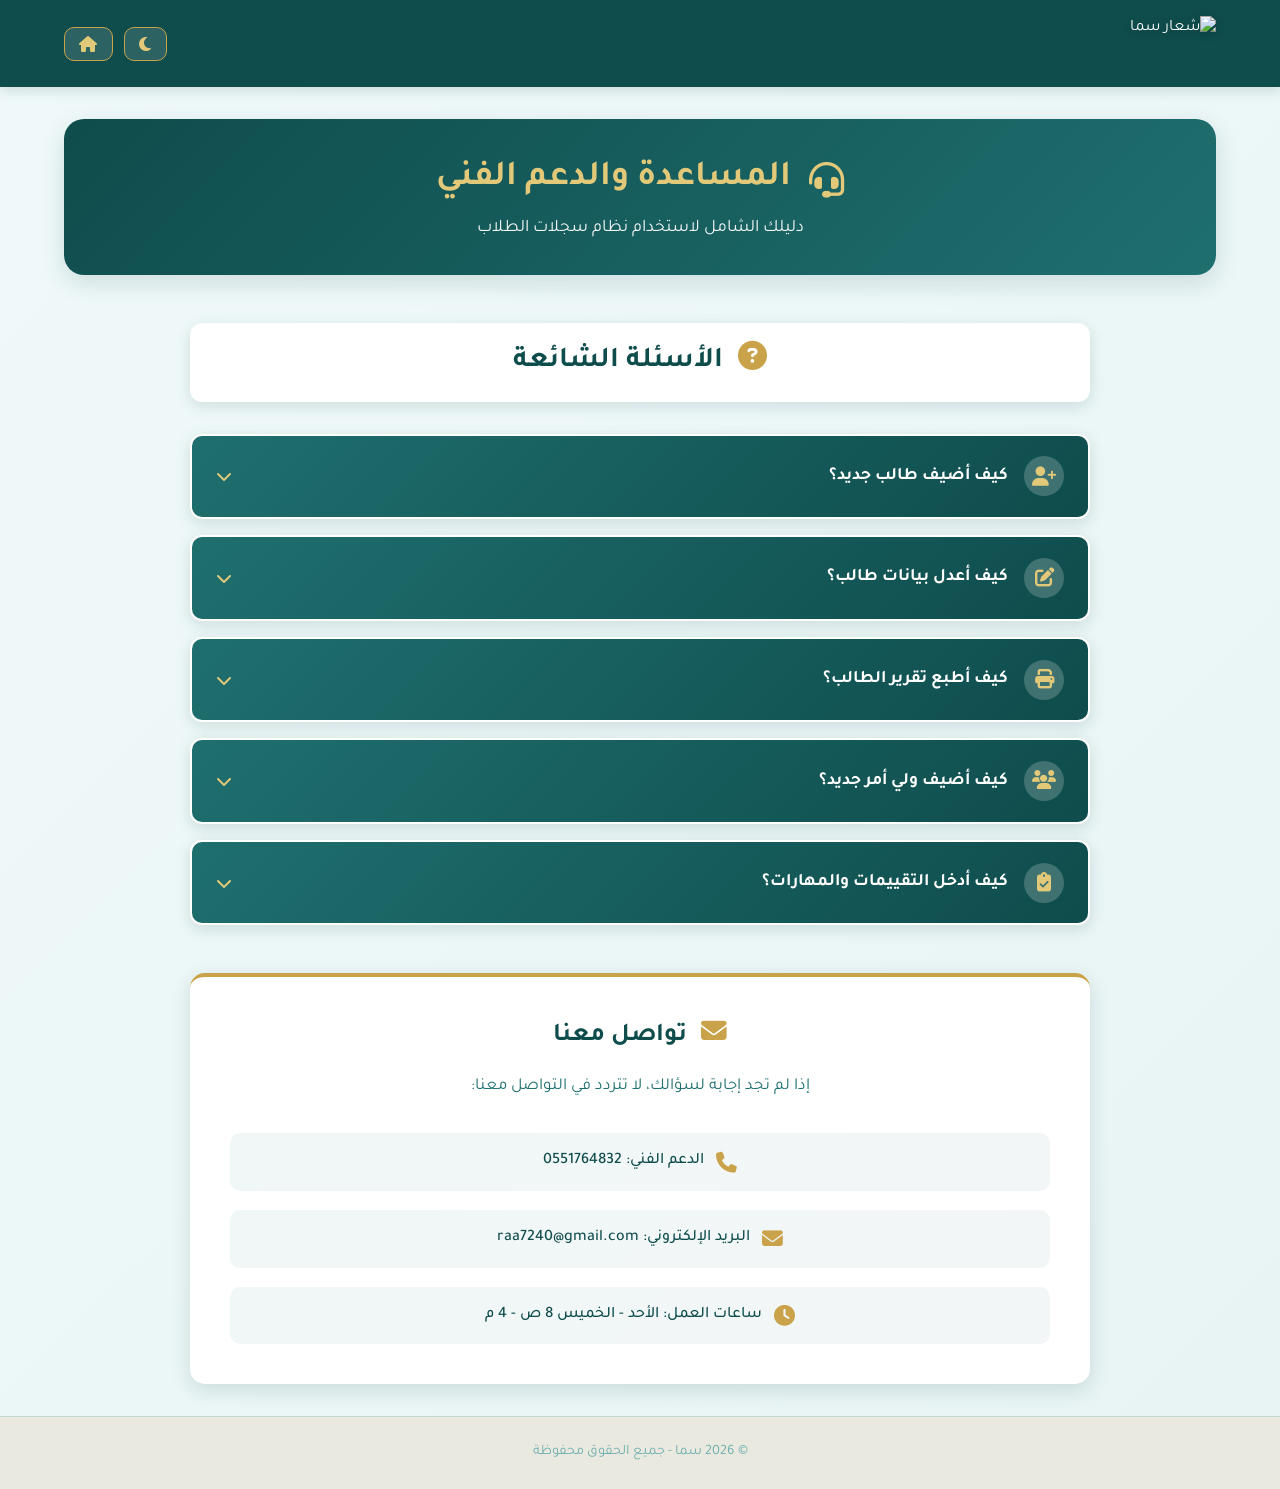
==== help.html @ 64c66022 "Update contact information in help.html" ====
<!DOCTYPE html>
<html lang="ar" dir="rtl">
<head>
    <meta charset="UTF-8">
    <meta name="viewport" content="width=device-width, initial-scale=1.0">
    <title>المساعدة والدعم | سما</title>
    <link rel="preconnect" href="https://fonts.googleapis.com">
    <link rel="stylesheet" href="https://fonts.googleapis.com/css2?family=Tajawal:wght@400;500;700&display=swap">
    <link rel="stylesheet" href="https://cdnjs.cloudflare.com/ajax/libs/font-awesome/6.4.0/css/all.min.css">
    <link rel="stylesheet" href="styles.css">
    <link rel="stylesheet" href="help.css">
</head>
<body>
    <header class="main-header">
        <div class="logo-container">
            <img src="assets/logo.png" alt="شعار سما" class="site-logo">
        </div>
        <div class="controls">
            <button id="theme-toggle" class="control-btn">
                <i class="fas fa-moon"></i>
            </button>
            <a href="index.html" class="control-btn">
                <i class="fas fa-home"></i>
            </a>
        </div>
    </header>

    <main class="help-container">
        <div class="help-header">
            <h1><i class="fas fa-headset"></i> المساعدة والدعم الفني</h1>
            <p>دليلك الشامل لاستخدام نظام سجلات الطلاب</p>
        </div>

        <div class="faq-section">
            <h2 class="faq-title"><i class="fas fa-question-circle"></i> الأسئلة الشائعة</h2>
            
            <div class="accordion">
                <!-- السؤال 1 -->
                <div class="accordion-item">
                    <button class="accordion-header" onclick="toggleAccordion(this)">
                        <span class="question-icon"><i class="fas fa-user-plus"></i></span>
                        <span class="question-text">كيف أضيف طالب جديد؟</span>
                        <i class="fas fa-chevron-down accordion-icon"></i>
                    </button>
                    <div class="accordion-content">
                        <ol>
                            <li>انتقل إلى القائمة الرئيسية واختر <strong>"طالب جديد"</strong></li>
                            <li>املأ جميع الحقول المطلوبة:
                                <ul>
                                    <li>اسم الطالب الرباعي</li>                                    <li>رقم الهوية الوطنية</li>
                                    <li>رقم جوال ولي الأمر</li>
                                    <li>البريد الإلكتروني</li>
                                </ul>
                            </li>
                            <li>ثم اضغط على زر <strong>"حفظ"</strong> لإتمام العملية</li>
                        </ol>
                    </div>
                </div>

                <!-- السؤال 2 -->
                <div class="accordion-item">
                    <button class="accordion-header" onclick="toggleAccordion(this)">
                        <span class="question-icon"><i class="fas fa-edit"></i></span>
                        <span class="question-text">كيف أعدل بيانات طالب؟</span>
                        <i class="fas fa-chevron-down accordion-icon"></i>
                    </button>
                    <div class="accordion-content">
                        <p>اتبع الخطوات التالية:</p>
                        <ol>
                            <li>اذهب إلى صفحة <strong>"الطلاب"</strong> من القائمة الرئيسية</li>
                            <li>ابحث عن الطالب باستخدام خانة البحث في الأعلى</li>
                            <li>اضغط على اسم الطالب لفتح سجله</li>
                            <li>اضغط على زر <strong>"تعديل"</strong> في أعلى الصفحة</li>
                            <li>قم بالتعديلات المطلوبة ثم اضغط <strong>"حفظ التغييرات"</strong></li>
                        </ol>
                    </div>
                </div>

                <!-- السؤال 3 -->
                <div class="accordion-item">
                    <button class="accordion-header" onclick="toggleAccordion(this)">
                        <span class="question-icon"><i class="fas fa-print"></i></span>
                        <span class="question-text">كيف أطبع تقرير الطالب؟</span>
                        <i class="fas fa-chevron-down accordion-icon"></i>
                    </button>
                    <div class="accordion-content">
                        <ol>
                            <li>من صفحة <strong>"سجل الطالب"</strong></li>
                            <li>اضغط على زر <strong>"طباعة"</strong> في الزاوية العلوية</li>
                            <li>ستفتح نافذة الطباعة تلقائياً</li>
                            <li>اختر الطابعة واضغط <strong>"طباعة"</strong></li>
                        </ol>
                    </div>
                </div>

                <!-- السؤال 4 -->
                <div class="accordion-item">
                    <button class="accordion-header" onclick="toggleAccordion(this)">
                        <span class="question-icon"><i class="fas fa-users"></i></span>                        <span class="question-text">كيف أضيف ولي أمر جديد؟</span>
                        <i class="fas fa-chevron-down accordion-icon"></i>
                    </button>
                    <div class="accordion-content">
                        <p>انتقل إلى صفحة <strong>"أولياء الأمور"</strong> واضغط على زر <strong>"إضافة ولي أمر"</strong>. أدخل البيانات التالية:</p>
                        <ul>
                            <li>الاسم الكامل</li>
                            <li>رقم الهوية</li>
                            <li>رقم الجوال</li>
                            <li>البريد الإلكتروني</li>
                        </ul>
                        <p>ثم اربطه بأبنائه الطلاب واضغط <strong>"حفظ"</strong>.</p>
                    </div>
                </div>

                <!-- السؤال 5 -->
                <div class="accordion-item">
                    <button class="accordion-header" onclick="toggleAccordion(this)">
                        <span class="question-icon"><i class="fas fa-clipboard-check"></i></span>
                        <span class="question-text">كيف أدخل التقييمات والمهارات؟</span>
                        <i class="fas fa-chevron-down accordion-icon"></i>
                    </button>
                    <div class="accordion-content">
                        <ol>
                            <li>من سجل الطالب:</li>
                            <li>انتقل إلى تبويب <strong>"المهارات"</strong> أو <strong>"التقييمات"</strong></li>
                            <li>اختر المهارة أو التقييم المطلوب</li>
                            <li>أدخل الدرجة أو الملاحظة</li>
                            <li>اضغط <strong>"حفظ"</strong></li>
                        </ol>
                    </div>
                </div>
            </div>
        </div>

        <div class="contact-section">
            <h2><i class="fas fa-envelope"></i> تواصل معنا</h2>
            <p>إذا لم تجد إجابة لسؤالك، لا تتردد في التواصل معنا:</p>
            <div class="contact-info">
                <div class="contact-item">
                    <i class="fas fa-phone"></i>
                    <span>الدعم الفني: 0551764832</span>
                </div>
                <div class="contact-item">
                    <i class="fas fa-envelope"></i>
                    <span>البريد الإلكتروني: raa7240@gmail.com</span>
                </div>
                <div class="contact-item">
                    <i class="fas fa-clock"></i>
                    <span>ساعات العمل: الأحد - الخميس 8 ص - 4 م</span>                </div>
            </div>
        </div>
    </main>

    <footer class="main-footer">
        <p>© 2026 سما - جميع الحقوق محفوظة</p>
    </footer>

    <script src="script.js"></script>
    <script src="help.js"></script>
</body>
</html>
---- styles.css ----
/* ==================== المتغيرات والألوان ==================== */
:root {
    /* الألوان الأساسية */
    --primary-dark: #0F4C4C;
    --primary-mid: #1F6F6F;
    --primary-light: #6FAFAF;
    
    /* الألوان الثانوية */
    --gold: #C9A24A;
    --gold-light: #E2C97A;
    --off-white: #F5F1E8;
    
    /* متغيرات الوضع الفاتح */
    --bg: var(--off-white);
    --text: var(--primary-dark);
    --card-bg: #ffffff;
    --shadow: rgba(15, 76, 76, 0.15);
    --border-color: rgba(111, 175, 175, 0.3);
    
    /* الانتقالات */
    --transition: all 0.3s ease;
}

/* ==================== الوضع الليلي ==================== */
[data-theme="dark"] {
    --bg: #0A1A1A;
    --text: #F5F1E8;
    --card-bg: #152525;
    --shadow: rgba(0, 0, 0, 0.5);
    --border-color: rgba(111, 175, 175, 0.5);
    --primary-light: #4A8A8A;
}

/* ==================== الإعدادات الأساسية ==================== */
* {
    margin: 0;
    padding: 0;
    box-sizing: border-box;
}

body {
    font-family: 'Tajawal', sans-serif;
    background-color: var(--bg);
    color: var(--text);
    line-height: 1.6;
    min-height: 100vh;
    display: flex;
    flex-direction: column;
    transition: var(--transition);
}

a {
    text-decoration: none;
    color: inherit;
}

button {
    font-family: 'Tajawal', sans-serif;
    cursor: pointer;
    border: none;
    outline: none;
}

/* ==================== الهيدر الرئيسي ==================== */
.main-header {
    display: flex;
    justify-content: space-between;
    align-items: center;
    padding: 1rem 5%;
    background: var(--primary-dark);
    color: #fff;
    box-shadow: 0 4px 12px var(--shadow);
    position: sticky;
    top: 0;
    z-index: 1000;
}

/* شعار الموقع */
.logo-container {
    display: flex;
    align-items: center;
}

.site-logo {
    height: 55px;
    width: auto;
    object-fit: contain;
    filter: drop-shadow(0 2px 4px rgba(0,0,0,0.2));
    transition: transform 0.3s ease;
}

.site-logo:hover {
    transform: scale(1.05);
}

/* أزرار التحكم */
.controls {
    display: flex;
    gap: 0.7rem;
    align-items: center;
}

.control-btn {
    background: rgba(255, 255, 255, 0.12);
    border: 1px solid var(--gold);
    color: var(--gold-light);
    padding: 0.5rem 0.9rem;
    border-radius: 10px;
    font-size: 0.9rem;
    font-weight: 500;
    transition: var(--transition);
    display: flex;
    align-items: center;
    gap: 0.4rem;
}

.control-btn:hover {
    background: var(--gold);
    color: var(--primary-dark);
    transform: translateY(-2px);
    box-shadow: 0 4px 8px rgba(0, 0, 0, 0.2);
}

.control-btn i {
    font-size: 1rem;
}

/* ==================== منطقة الترحيب ==================== */
.welcome-container {
    flex: 1;
    display: flex;
    justify-content: center;
    align-items: center;
    padding: 2rem 5%;
    background: linear-gradient(135deg, var(--bg) 0%, rgba(111, 175, 175, 0.1) 100%);
}

.welcome-box {
    background: var(--card-bg);
    padding: 3rem 2.5rem;
    border-radius: 20px;
    box-shadow: 0 10px 40px var(--shadow);
    text-align: center;
    max-width: 700px;
    width: 100%;
    border-top: 5px solid var(--gold);
    border-bottom: 3px solid var(--primary-light);
}

#teacher-greeting {
    font-size: 2rem;
    color: var(--primary-dark);
    margin-bottom: 0.8rem;
    font-weight: 700;
}

[data-theme="dark"] #teacher-greeting {
    color: var(--gold-light);
}

.question {
    font-size: 1.2rem;
    color: var(--primary-mid);
    margin-bottom: 2.5rem;
    font-weight: 500;
}

/* ==================== شبكة الخيارات ==================== */
.options-grid {
    display: grid;
    grid-template-columns: repeat(auto-fit, minmax(240px, 1fr));
    gap: 1.5rem;
    margin-top: 1rem;
}

.option-card {
    background: linear-gradient(135deg, var(--primary-mid) 0%, var(--primary-dark) 100%);
    color: #fff;
    padding: 2rem 1.5rem;
    border-radius: 16px;
    text-align: center;
    transition: var(--transition);
    cursor: pointer;
    border: 2px solid transparent;
    display: flex;
    flex-direction: column;
    align-items: center;
    gap: 1rem;
    position: relative;
    overflow: hidden;
}

.option-card::before {
    content: '';
    position: absolute;
    top: 0;
    left: 0;
    width: 100%;
    height: 4px;
    background: linear-gradient(90deg, var(--gold), var(--gold-light));
    transform: scaleX(0);
    transition: transform 0.3s ease;
    transform-origin: right;
}

.option-card:hover::before {
    transform: scaleX(1);
    transform-origin: left;
}

.option-card:hover {
    transform: translateY(-8px);
    box-shadow: 0 15px 35px var(--shadow);
    border-color: var(--gold);
}

.option-card i {
    font-size: 2.5rem;
    color: var(--gold-light);
    transition: transform 0.3s ease;
}

.option-card:hover i {
    transform: scale(1.1) rotate(5deg);
}

.option-card span {
    font-size: 1.1rem;
    font-weight: 500;
}

/* ==================== الفوتر ==================== */
.main-footer {
    text-align: center;
    padding: 1.5rem;
    color: var(--primary-light);
    font-size: 0.9rem;
    margin-top: auto;
    border-top: 1px solid var(--border-color);
    background: rgba(15, 76, 76, 0.05);
}

[data-theme="dark"] .main-footer {
    background: rgba(15, 76, 76, 0.2);
}

/* ==================== التجاوب مع الشاشات ==================== */
@media (max-width: 768px) {
    .main-header {
        flex-direction: row;
        padding: 0.8rem 1.5rem;
        gap: 1rem;
    }
    
    .site-logo {
        height: 45px;
    }
    
    .controls {
        gap: 0.5rem;
    }
    
    .control-btn {
        padding: 0.4rem 0.7rem;
        font-size: 0.85rem;
    }
    
    .welcome-container {
        padding: 1.5rem 1rem;
    }
    
    .welcome-box {
        padding: 2rem 1.5rem;
    }
    
    #teacher-greeting {
        font-size: 1.6rem;
    }
    
    .question {
        font-size: 1rem;
    }
    
    .options-grid {
        grid-template-columns: 1fr;
        gap: 1rem;
    }
    
    .option-card {
        padding: 1.5rem 1rem;
    }
    
    .option-card i {
        font-size: 2rem;
    }
    
    .option-card span {
        font-size: 1rem;
    }
}

@media (max-width: 480px) {
    .control-btn span {
        display: none;
    }
    
    .control-btn i {
        font-size: 1.2rem;
    }
    
    .welcome-box {
        padding: 1.5rem 1rem;
    }
}


/* ===================================
   🎓 صفحة المساعدة - تنسيقات جديدة
   =================================== */

/* هيدر صفحة المساعدة */
.help-header {
    background: linear-gradient(135deg, var(--primary-dark) 0%, var(--primary-mid) 100%);
    color: white;
    padding: 3rem 5%;
    text-align: center;
    margin-bottom: 2rem;
}

.help-header h1 {
    font-size: 2rem;
    margin-bottom: 0.5rem;
    display: flex;
    align-items: center;
    justify-content: center;
    gap: 10px;
}

.help-header h1 i {
    color: var(--gold-light);
}

.help-header p {
    font-size: 1.1rem;
    opacity: 0.9;
    margin: 0;
}

/* محتوى صفحة المساعدة */
.help-content {
    flex: 1;
    padding: 0 5% 2rem;
    max-width: 1200px;
    margin: 0 auto;
    width: 100%;
}

/* الأقسام العامة */
.help-section {
    background: var(--card-bg);
    padding: 2rem;
    border-radius: 16px;
    box-shadow: 0 5px 20px var(--shadow);
    margin-bottom: 1.5rem;
    border-top: 4px solid var(--gold);
}

.help-section h2 {
    color: var(--primary-dark);
    font-size: 1.5rem;
    margin-bottom: 1.5rem;
    display: flex;
    align-items: center;
    gap: 10px;
    padding-bottom: 1rem;
    border-bottom: 2px solid var(--border-color);
}

[data-theme="dark"] .help-section h2 {
    color: var(--gold-light);
}

.help-section h2 i {
    color: var(--gold);
}

/* ========== الأسئلة الشائعة ========== */
.faq-container {
    display: flex;
    flex-direction: column;
    gap: 1rem;
}

.faq-item {
    background: var(--bg);
    border-radius: 12px;
    overflow: hidden;
    border: 2px solid var(--border-color);
    transition: var(--transition);
}

.faq-item:hover {
    border-color: var(--primary-light);
    box-shadow: 0 4px 12px var(--shadow);
}

.faq-question {
    padding: 1.2rem 1.5rem;
    display: flex;
    justify-content: space-between;
    align-items: center;
    cursor: pointer;
    background: var(--card-bg);
    transition: var(--transition);
    user-select: none;
}

.faq-question span {
    font-size: 1.1rem;
    font-weight: 600;
    color: var(--text);
    display: flex;
    align-items: center;
    gap: 10px;
}

.faq-question span i {
    color: var(--gold);
    font-size: 1rem;
}

.faq-question .arrow {
    font-size: 1.1rem;
    color: var(--primary-mid);
    transition: transform 0.3s ease;
}

.faq-item.active .faq-question {
    background: var(--primary-dark);
}

.faq-item.active .faq-question span {
    color: white;
}

.faq-item.active .faq-question .arrow {
    color: var(--gold-light);
    transform: rotate(180deg);
}

.faq-answer {
    display: none;
    padding: 1.2rem 1.5rem;
    background: var(--bg);
    border-top: 2px solid var(--border-color);
}

.faq-item.active .faq-answer {
    display: block;
    animation: slideDown 0.3s ease;
}

@keyframes slideDown {
    from {
        opacity: 0;
        transform: translateY(-10px);
    }
    to {
        opacity: 1;
        transform: translateY(0);
    }
}

.faq-answer p {
    font-size: 1rem;
    line-height: 1.8;
    color: var(--text);
    margin: 0 0 1rem 0;
}

.faq-answer ul,
.faq-answer ol {
    margin: 0.5rem 0;
    padding-right: 1.5rem;
}

.faq-answer li {
    font-size: 0.95rem;
    line-height: 1.8;
    color: var(--text);
    margin-bottom: 0.5rem;
    opacity: 0.9;
}

.faq-answer strong {
    color: var(--primary-dark);
    font-weight: 700;
}

[data-theme="dark"] .faq-answer strong {
    color: var(--gold-light);
}

/* ========== قسم التواصل ========== */
.contact-grid {
    display: grid;
    grid-template-columns: repeat(auto-fit, minmax(250px, 1fr));
    gap: 1.2rem;
}

.contact-card {
    background: linear-gradient(135deg, var(--primary-mid) 0%, var(--primary-dark) 100%);
    color: white;
    padding: 1.8rem 1.5rem;
    border-radius: 14px;
    text-align: center;
    text-decoration: none;
    transition: var(--transition);
    box-shadow: 0 5px 15px var(--shadow);
    display: flex;
    flex-direction: column;
    align-items: center;
    gap: 1rem;
}

.contact-card:hover {
    transform: translateY(-5px);
    box-shadow: 0 12px 25px var(--shadow);
    border: 2px solid var(--gold);
}

.contact-card .icon-box {
    width: 60px;
    height: 60px;
    background: rgba(226, 201, 122, 0.2);
    border-radius: 50%;
    display: flex;
    align-items: center;
    justify-content: center;
}

.contact-card .icon-box i {
    font-size: 1.5rem;
    color: var(--gold-light);
}

.contact-card h3 {
    color: var(--gold-light);
    font-size: 1.2rem;
    margin: 0;
    font-weight: 600;
}

.contact-card .contact-text {
    font-size: 1rem;
    margin: 0.3rem 0;
    font-weight: 500;
    direction: ltr;
}

.contact-card small {
    font-size: 0.85rem;
    opacity: 0.85;
    line-height: 1.5;
}

/* ========== المعلومات الإضافية ========== */
.info-grid {
    display: grid;
    grid-template-columns: repeat(auto-fit, minmax(280px, 1fr));
    gap: 1.2rem;
}

.info-card {
    background: var(--bg);
    padding: 1.5rem;
    border-radius: 12px;
    border-right: 4px solid var(--gold);
}

.info-card h4 {
    color: var(--primary-dark);
    font-size: 1.1rem;
    margin: 0 0 0.8rem 0;
    display: flex;
    align-items: center;
    gap: 8px;
}

[data-theme="dark"] .info-card h4 {
    color: var(--gold-light);
}

.info-card h4 i {
    color: var(--gold);
}

.info-card p {
    font-size: 0.95rem;
    line-height: 1.7;
    color: var(--text);
    margin: 0;
    opacity: 0.9;
}

/* ========== فوتر صفحة المساعدة ========== */
.help-footer {
    text-align: center;
    padding: 1.5rem 5%;
    color: var(--primary-light);
    font-size: 0.9rem;
    border-top: 1px solid var(--border-color);
    background: rgba(15, 76, 76, 0.05);
}

[data-theme="dark"] .help-footer {
    background: rgba(15, 76, 76, 0.2);
}

/* ===================================
   📱 التجاوب مع الشاشات - صفحة المساعدة
   =================================== */

/* للتابلت */
@media (max-width: 1024px) {
    .help-header {
        padding: 2.5rem 3%;
    }
    
    .help-header h1 {
        font-size: 1.8rem;
    }
    
    .help-content {
        padding: 0 3% 2rem;
    }
    
    .help-section {
        padding: 1.8rem;
    }
}

/* للموبايل */
@media (max-width: 768px) {
    .help-header {
        padding: 2rem 2%;
    }
    
    .help-header h1 {
        font-size: 1.5rem;
    }
    
    .help-header p {
        font-size: 1rem;
    }
    
    .help-content {
        padding: 0 2% 1.5rem;
    }
    
    .help-section {
        padding: 1.5rem;
        margin-bottom: 1rem;
    }
    
    .help-section h2 {
        font-size: 1.3rem;
        margin-bottom: 1.2rem;
    }
    
    .faq-question {
        padding: 1rem 1.2rem;
    }
    
    .faq-question span {
        font-size: 1rem;
    }
    
    .faq-answer {
        padding: 1rem 1.2rem;
    }
    
    .faq-answer p,
    .faq-answer li {
        font-size: 0.9rem;
    }
    
    .contact-grid {
        grid-template-columns: 1fr;
    }
    
    .contact-card {
        padding: 1.5rem 1.2rem;
    }
    
    .info-grid {
        grid-template-columns: 1fr;
    }
}

/* للموبايل الصغير */
@media (max-width: 480px) {
    .help-header {
        padding: 1.5rem 1.5%;
    }
    
    .help-header h1 {
        font-size: 1.3rem;
    }
    
    .help-section {
        padding: 1.2rem;
    }
    
    .help-section h2 {
        font-size: 1.15rem;
    }
    
    .faq-question {
        padding: 0.9rem 1rem;
    }
    
    .faq-question span {
        font-size: 0.95rem;
        gap: 8px;
    }
    
    .faq-question .arrow {
        font-size: 1rem;
    }
    
    .faq-answer {
        padding: 0.9rem 1rem;
    }
    
    .faq-answer p,
    .faq-answer li {
        font-size: 0.85rem;
        line-height: 1.6;
    }
    
    .contact-card .icon-box {
        width: 50px;
        height: 50px;
    }
    
    .contact-card .icon-box i {
        font-size: 1.3rem;
    }
    
    .contact-card h3 {
        font-size: 1.1rem;
    }
    
    .contact-card .contact-text {
        font-size: 0.95rem;
    }
    
    .info-card {
        padding: 1.2rem;
    }
    
    .info-card h4 {
        font-size: 1rem;
    }
    
    .info-card p {
        font-size: 0.9rem;
    }
}
---- help.css ----
/* ==================== خلفية مختلفة لصفحة المساعدة ==================== */
.help-container {
    background: linear-gradient(135deg, #f0f9f9 0%, #e8f4f4 100%);
    min-height: calc(100vh - 200px);
    padding: 2rem 5%;
}

[data-theme="dark"] .help-container {
    background: linear-gradient(135deg, #0d2525 0%, #0a1f1f 100%);
}

/* ==================== رأس الصفحة ==================== */
.help-header {
    text-align: center;
    margin-bottom: 3rem;
    padding: 2rem;
    background: linear-gradient(135deg, var(--primary-dark), var(--primary-mid));
    border-radius: 20px;
    color: #fff;
    box-shadow: 0 8px 25px var(--shadow);
}

.help-header h1 {
    font-size: 2.2rem;
    margin-bottom: 0.5rem;
    color: var(--gold-light);
}

.help-header h1 i {
    margin-left: 0.5rem;
}

.help-header p {
    font-size: 1.1rem;
    opacity: 0.95;
}

/* ==================== قسم الأسئلة الشائعة ==================== */
.faq-section {
    max-width: 900px;
    margin: 0 auto 3rem;
}

.faq-title {
    font-size: 1.8rem;
    color: var(--primary-dark);
    margin-bottom: 2rem;
    text-align: center;
    padding: 1rem;
    background: var(--card-bg);    border-radius: 12px;
    box-shadow: 0 4px 15px var(--shadow);
}

[data-theme="dark"] .faq-title {
    color: var(--gold-light);
}

.faq-title i {
    margin-left: 0.5rem;
    color: var(--gold);
}

/* ==================== الأكورديون (الأسئلة القابلة للطي) ==================== */
.accordion {
    display: flex;
    flex-direction: column;
    gap: 1rem;
}

.accordion-item {
    background: var(--card-bg);
    border-radius: 12px;
    overflow: hidden;
    box-shadow: 0 4px 15px var(--shadow);
    transition: var(--transition);
    border: 2px solid transparent;
}

.accordion-item:hover {
    border-color: var(--primary-light);
    transform: translateY(-2px);
}

.accordion-header {
    width: 100%;
    padding: 1.3rem 1.5rem;
    background: linear-gradient(135deg, var(--primary-mid), var(--primary-dark));
    color: #fff;
    border: none;
    cursor: pointer;
    display: flex;
    align-items: center;
    gap: 1rem;
    font-size: 1.1rem;
    font-weight: 600;
    font-family: 'Tajawal', sans-serif;
    transition: var(--transition);
    text-align: right;
}
.accordion-header:hover {
    background: linear-gradient(135deg, var(--primary-dark), var(--primary-mid));
}

.question-icon {
    width: 40px;
    height: 40px;
    background: rgba(255, 255, 255, 0.2);
    border-radius: 50%;
    display: flex;
    align-items: center;
    justify-content: center;
    flex-shrink: 0;
}

.question-icon i {
    color: var(--gold-light);
    font-size: 1.2rem;
}

.question-text {
    flex: 1;
}

.accordion-icon {
    font-size: 1rem;
    color: var(--gold-light);
    transition: transform 0.3s ease;
    flex-shrink: 0;
}

.accordion-header.active .accordion-icon {
    transform: rotate(180deg);
}

.accordion-header.active {
    background: linear-gradient(135deg, var(--primary-dark), var(--primary-mid));
    border-bottom: 1px solid var(--gold);
}

/* ==================== محتوى السؤال ==================== */
.accordion-content {
    max-height: 0;
    overflow: hidden;
    transition: max-height 0.4s ease, padding 0.4s ease;
    background: var(--off-white);
}

[data-theme="dark"] .accordion-content {    background: #0f2a2a;
}

.accordion-content.show {
    max-height: 1000px;
    padding: 1.5rem;
}

.accordion-content p,
.accordion-content ol,
.accordion-content ul {
    color: var(--primary-dark);
    line-height: 1.8;
    font-size: 1rem;
}

[data-theme="dark"] .accordion-content p,
[data-theme="dark"] .accordion-content ol,
[data-theme="dark"] .accordion-content ul {
    color: var(--text);
}

.accordion-content ol,
.accordion-content ul {
    margin: 1rem 0;
    padding-right: 1.5rem;
}

.accordion-content li {
    margin-bottom: 0.7rem;
}

.accordion-content strong {
    color: var(--primary-dark);
    font-weight: 700;
}

[data-theme="dark"] .accordion-content strong {
    color: var(--gold-light);
}

/* ==================== قسم التواصل ==================== */
.contact-section {
    max-width: 900px;
    margin: 0 auto;
    background: var(--card-bg);
    padding: 2.5rem;
    border-radius: 15px;
    box-shadow: 0 6px 20px var(--shadow);
    text-align: center;    border-top: 4px solid var(--gold);
}

.contact-section h2 {
    color: var(--primary-dark);
    font-size: 1.6rem;
    margin-bottom: 1rem;
}

[data-theme="dark"] .contact-section h2 {
    color: var(--gold-light);
}

.contact-section h2 i {
    margin-left: 0.5rem;
    color: var(--gold);
}

.contact-section > p {
    color: var(--primary-mid);
    margin-bottom: 2rem;
    font-size: 1.05rem;
}

.contact-info {
    display: flex;
    flex-direction: column;
    gap: 1.2rem;
}

.contact-item {
    display: flex;
    align-items: center;
    justify-content: center;
    gap: 0.8rem;
    padding: 1rem;
    background: linear-gradient(135deg, rgba(111, 175, 175, 0.1), rgba(15, 76, 76, 0.05));
    border-radius: 10px;
    color: var(--primary-dark);
    font-weight: 500;
}

[data-theme="dark"] .contact-item {
    background: linear-gradient(135deg, rgba(111, 175, 175, 0.2), rgba(15, 76, 76, 0.1));
    color: var(--text);
}

.contact-item i {
    color: var(--gold);
    font-size: 1.3rem;}

/* ==================== التجاوب مع الشاشات ==================== */
@media (max-width: 768px) {
    .help-container {
        padding: 1.5rem 1rem;
    }

    .help-header {
        padding: 1.5rem 1rem;
    }

    .help-header h1 {
        font-size: 1.6rem;
    }

    .help-header p {
        font-size: 0.95rem;
    }

    .faq-title {
        font-size: 1.4rem;
        padding: 0.8rem;
    }

    .accordion-header {
        padding: 1rem;
        font-size: 1rem;
        flex-wrap: wrap;
    }

    .question-icon {
        width: 35px;
        height: 35px;
    }

    .question-icon i {
        font-size: 1rem;
    }

    .question-text {
        font-size: 0.95rem;
    }

    .accordion-content.show {
        padding: 1rem;
    }

    .accordion-content p,
    .accordion-content ol,    .accordion-content ul {
        font-size: 0.9rem;
    }

    .contact-section {
        padding: 1.5rem 1rem;
    }

    .contact-section h2 {
        font-size: 1.3rem;
    }

    .contact-item {
        flex-direction: column;
        text-align: center;
        gap: 0.5rem;
    }

    .contact-item i {
        font-size: 1.1rem;
    }
}

@media (max-width: 480px) {
    .help-header h1 {
        font-size: 1.4rem;
    }

    .faq-title {
        font-size: 1.2rem;
    }

    .accordion-header {
        padding: 0.9rem;
        font-size: 0.9rem;
    }

    .question-text {
        font-size: 0.9rem;
    }
}
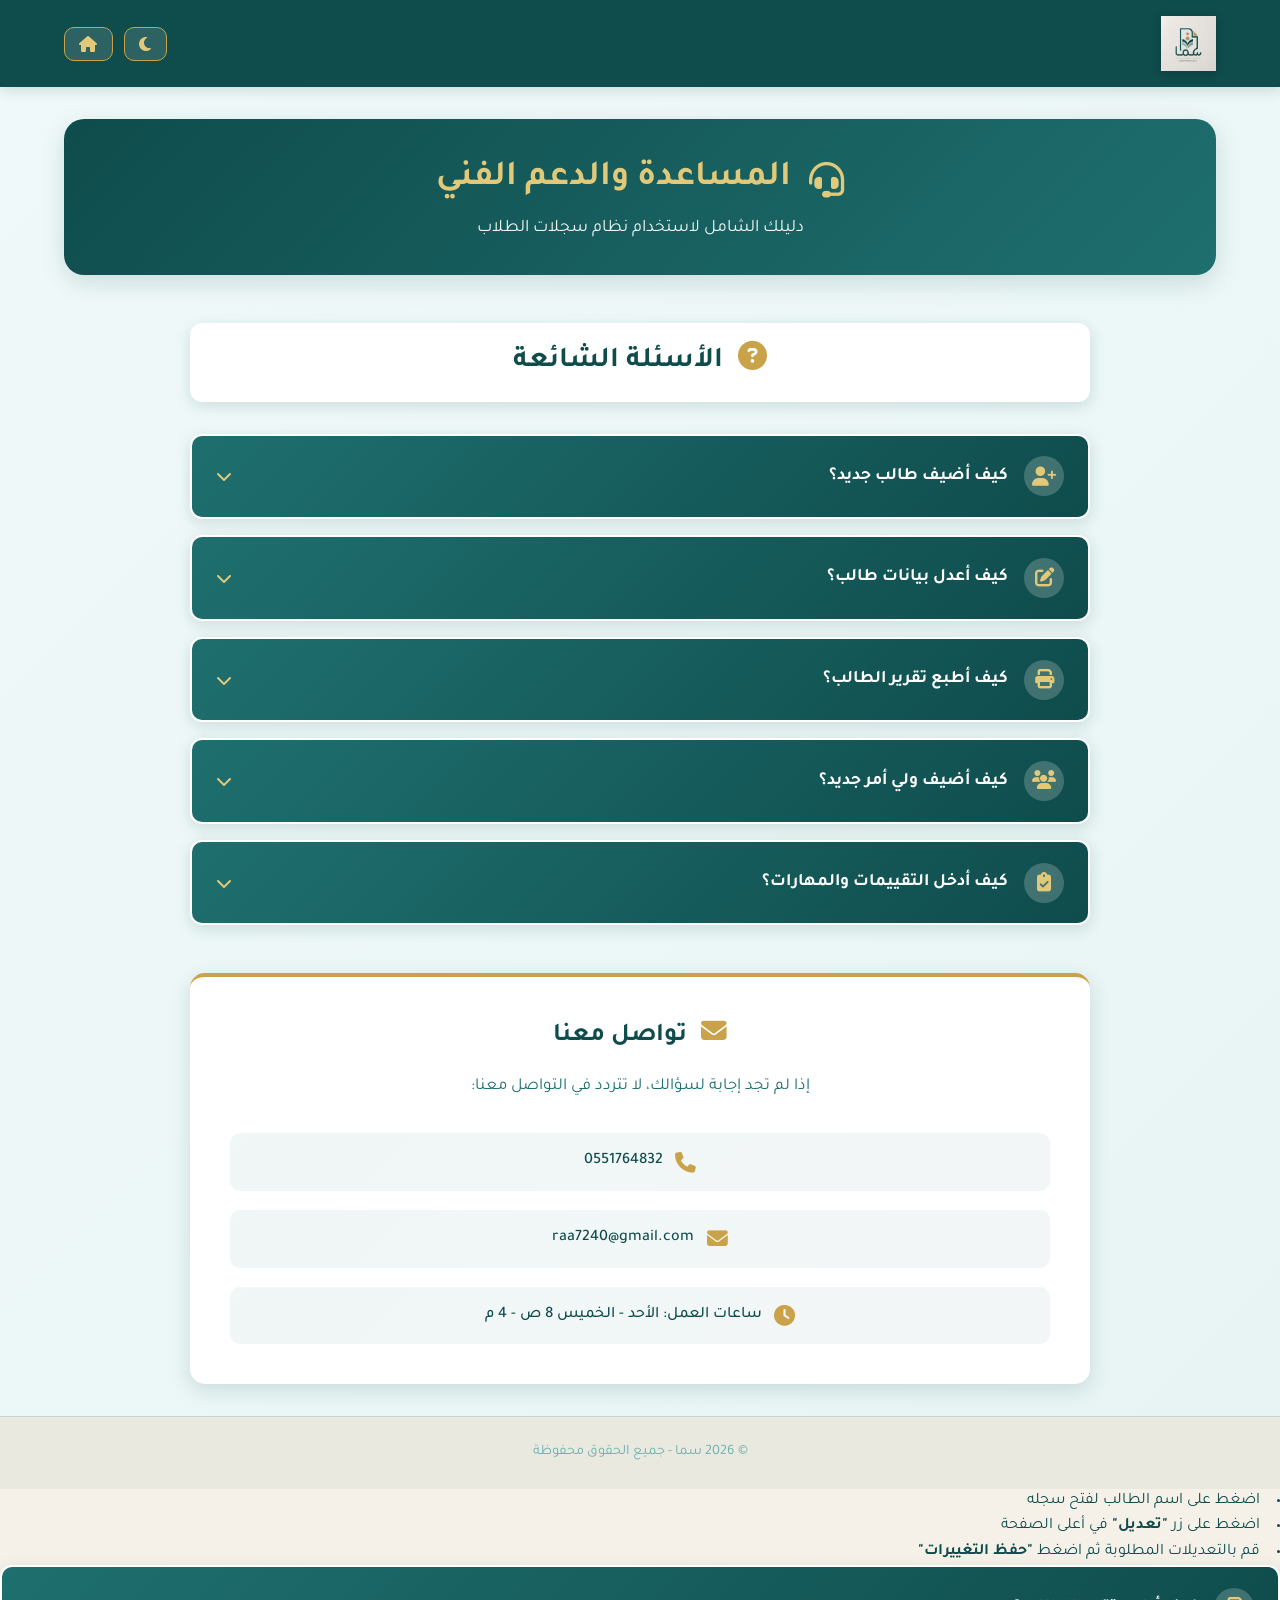
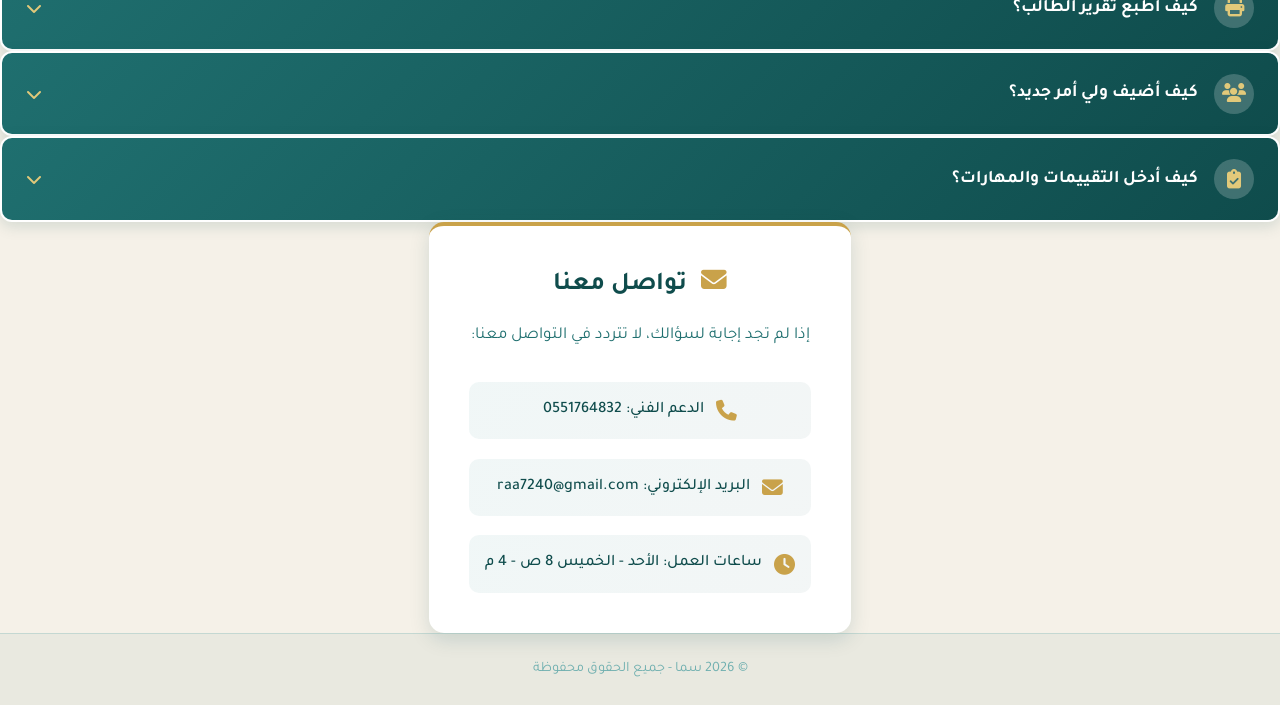
==== commit bec34326: "Revise contact section and add FAQs Updated contact section with new contact details and added addit" ====
--- a/help.html
+++ b/help.html
@@ -13,7 +13,7 @@
 <body>
     <header class="main-header">
         <div class="logo-container">
-            <img src="assets/logo.png" alt="شعار سما" class="site-logo">
+            <img src="logo.png" alt="شعار سما" class="site-logo">
         </div>
         <div class="controls">
             <button id="theme-toggle" class="control-btn">
@@ -131,12 +131,101 @@
             </div>
         </div>
 
+        <!-- ✅ قسم التواصل المحدث -->
         <div class="contact-section">
             <h2><i class="fas fa-envelope"></i> تواصل معنا</h2>
             <p>إذا لم تجد إجابة لسؤالك، لا تتردد في التواصل معنا:</p>
             <div class="contact-info">
                 <div class="contact-item">
                     <i class="fas fa-phone"></i>
+                    <a href="tel:0551764832" class="contact-link">0551764832</a>
+                </div>
+                <div class="contact-item">
+                    <i class="fas fa-envelope"></i>
+                    <a href="mailto:raa7240@gmail.com" class="contact-link">raa7240@gmail.com</a>
+                </div>
+                <div class="contact-item">
+                    <i class="fas fa-clock"></i>                    <span>ساعات العمل: الأحد - الخميس 8 ص - 4 م</span>
+                </div>
+            </div>
+        </div>
+    </main>
+
+    <footer class="main-footer">
+        <p>© 2026 سما - جميع الحقوق محفوظة</p>
+    </footer>
+
+    <script src="script.js"></script>
+    <script src="help.js"></script>
+</body>
+</html>                            <li>اضغط على اسم الطالب لفتح سجله</li>
+                            <li>اضغط على زر <strong>"تعديل"</strong> في أعلى الصفحة</li>
+                            <li>قم بالتعديلات المطلوبة ثم اضغط <strong>"حفظ التغييرات"</strong></li>
+                        </ol>
+                    </div>
+                </div>
+
+                <!-- السؤال 3 -->
+                <div class="accordion-item">
+                    <button class="accordion-header" onclick="toggleAccordion(this)">
+                        <span class="question-icon"><i class="fas fa-print"></i></span>
+                        <span class="question-text">كيف أطبع تقرير الطالب؟</span>
+                        <i class="fas fa-chevron-down accordion-icon"></i>
+                    </button>
+                    <div class="accordion-content">
+                        <ol>
+                            <li>من صفحة <strong>"سجل الطالب"</strong></li>
+                            <li>اضغط على زر <strong>"طباعة"</strong> في الزاوية العلوية</li>
+                            <li>ستفتح نافذة الطباعة تلقائياً</li>
+                            <li>اختر الطابعة واضغط <strong>"طباعة"</strong></li>
+                        </ol>
+                    </div>
+                </div>
+
+                <!-- السؤال 4 -->
+                <div class="accordion-item">
+                    <button class="accordion-header" onclick="toggleAccordion(this)">
+                        <span class="question-icon"><i class="fas fa-users"></i></span>                        <span class="question-text">كيف أضيف ولي أمر جديد؟</span>
+                        <i class="fas fa-chevron-down accordion-icon"></i>
+                    </button>
+                    <div class="accordion-content">
+                        <p>انتقل إلى صفحة <strong>"أولياء الأمور"</strong> واضغط على زر <strong>"إضافة ولي أمر"</strong>. أدخل البيانات التالية:</p>
+                        <ul>
+                            <li>الاسم الكامل</li>
+                            <li>رقم الهوية</li>
+                            <li>رقم الجوال</li>
+                            <li>البريد الإلكتروني</li>
+                        </ul>
+                        <p>ثم اربطه بأبنائه الطلاب واضغط <strong>"حفظ"</strong>.</p>
+                    </div>
+                </div>
+
+                <!-- السؤال 5 -->
+                <div class="accordion-item">
+                    <button class="accordion-header" onclick="toggleAccordion(this)">
+                        <span class="question-icon"><i class="fas fa-clipboard-check"></i></span>
+                        <span class="question-text">كيف أدخل التقييمات والمهارات؟</span>
+                        <i class="fas fa-chevron-down accordion-icon"></i>
+                    </button>
+                    <div class="accordion-content">
+                        <ol>
+                            <li>من سجل الطالب:</li>
+                            <li>انتقل إلى تبويب <strong>"المهارات"</strong> أو <strong>"التقييمات"</strong></li>
+                            <li>اختر المهارة أو التقييم المطلوب</li>
+                            <li>أدخل الدرجة أو الملاحظة</li>
+                            <li>اضغط <strong>"حفظ"</strong></li>
+                        </ol>
+                    </div>
+                </div>
+            </div>
+        </div>
+
+        <div class="contact-section">
+            <h2><i class="fas fa-envelope"></i> تواصل معنا</h2>
+            <p>إذا لم تجد إجابة لسؤالك، لا تتردد في التواصل معنا:</p>
+            <div class="contact-info">
+                <div class="contact-item">
+                    <i class="fas fa-phone"></i>
                     <span>الدعم الفني: 0551764832</span>
                 </div>
                 <div class="contact-item">
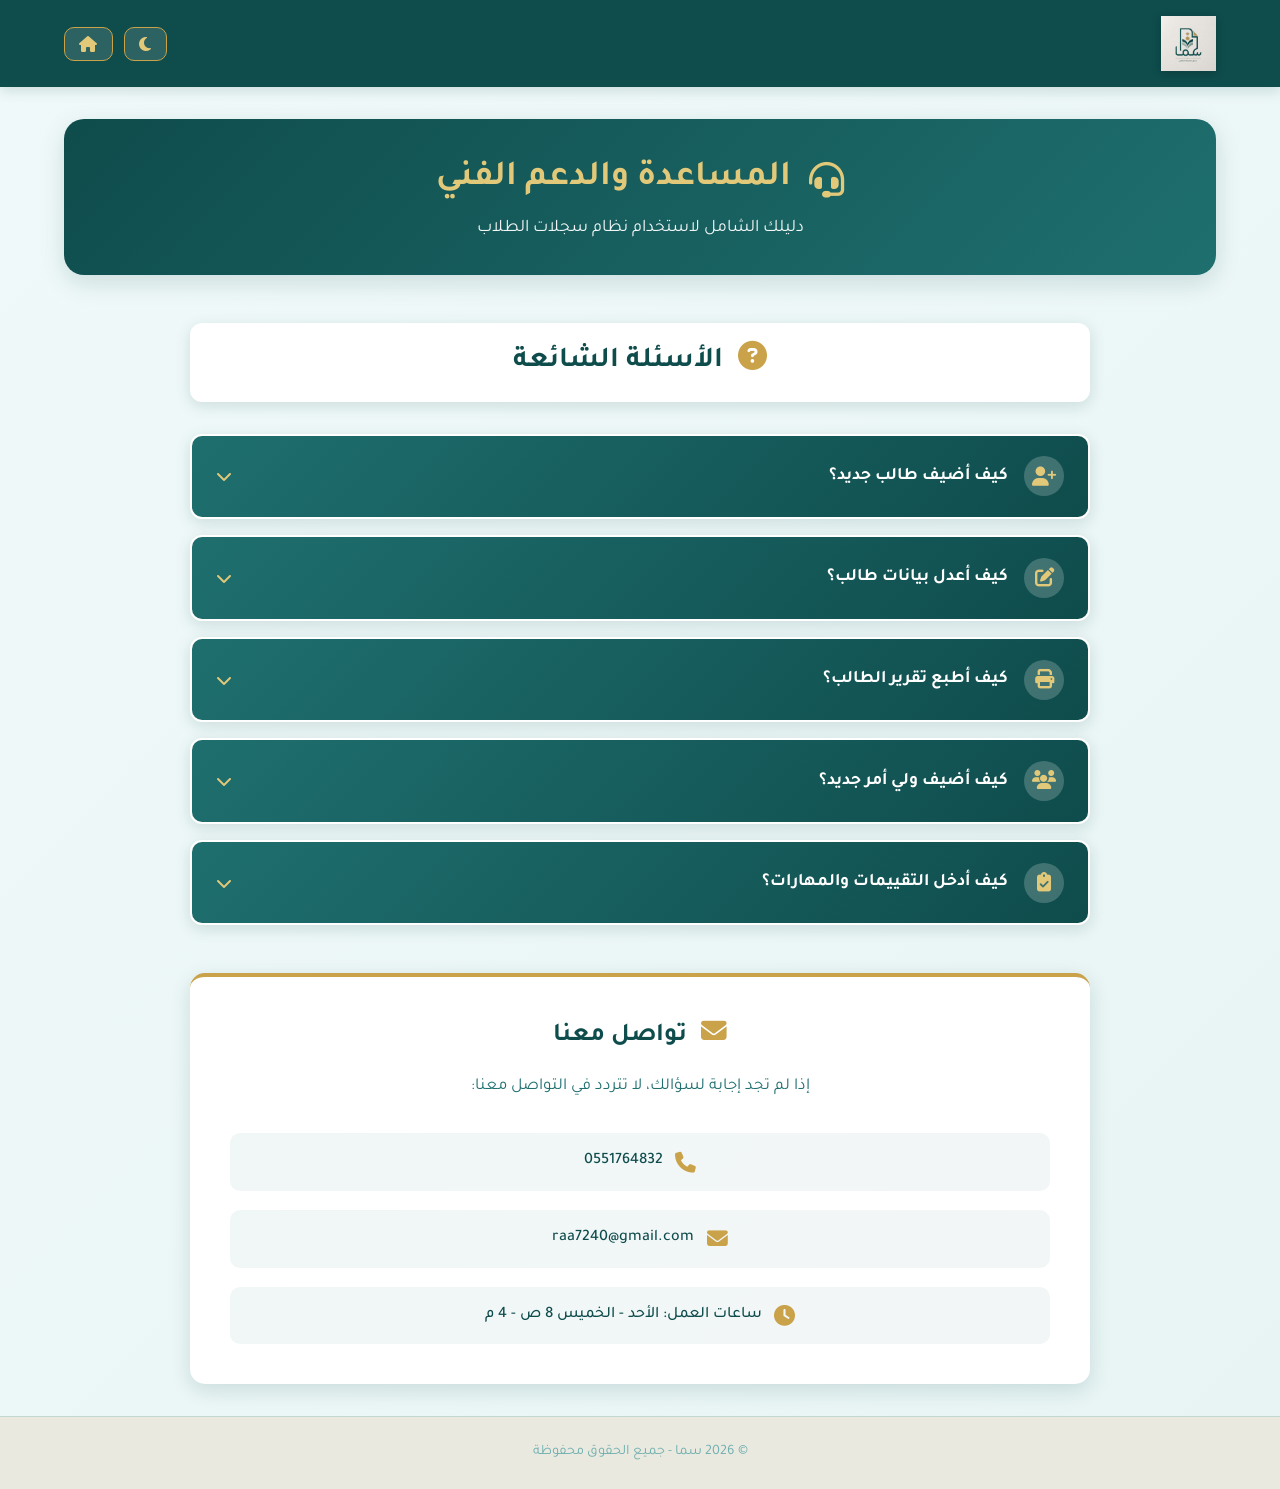
==== commit db37e952: "Refactor help.html by removing comments and cleaning up" ====
--- a/help.html
+++ b/help.html
@@ -35,7 +35,6 @@
             <h2 class="faq-title"><i class="fas fa-question-circle"></i> الأسئلة الشائعة</h2>
             
             <div class="accordion">
-                <!-- السؤال 1 -->
                 <div class="accordion-item">
                     <button class="accordion-header" onclick="toggleAccordion(this)">
                         <span class="question-icon"><i class="fas fa-user-plus"></i></span>
@@ -47,7 +46,8 @@
                             <li>انتقل إلى القائمة الرئيسية واختر <strong>"طالب جديد"</strong></li>
                             <li>املأ جميع الحقول المطلوبة:
                                 <ul>
-                                    <li>اسم الطالب الرباعي</li>                                    <li>رقم الهوية الوطنية</li>
+                                    <li>اسم الطالب الرباعي</li>
+                                    <li>رقم الهوية الوطنية</li>
                                     <li>رقم جوال ولي الأمر</li>
                                     <li>البريد الإلكتروني</li>
                                 </ul>
@@ -57,7 +57,6 @@
                     </div>
                 </div>
 
-                <!-- السؤال 2 -->
                 <div class="accordion-item">
                     <button class="accordion-header" onclick="toggleAccordion(this)">
                         <span class="question-icon"><i class="fas fa-edit"></i></span>
@@ -76,7 +75,6 @@
                     </div>
                 </div>
 
-                <!-- السؤال 3 -->
                 <div class="accordion-item">
                     <button class="accordion-header" onclick="toggleAccordion(this)">
                         <span class="question-icon"><i class="fas fa-print"></i></span>
@@ -93,10 +91,10 @@
                     </div>
                 </div>
 
-                <!-- السؤال 4 -->
                 <div class="accordion-item">
                     <button class="accordion-header" onclick="toggleAccordion(this)">
-                        <span class="question-icon"><i class="fas fa-users"></i></span>                        <span class="question-text">كيف أضيف ولي أمر جديد؟</span>
+                        <span class="question-icon"><i class="fas fa-users"></i></span>
+                        <span class="question-text">كيف أضيف ولي أمر جديد؟</span>
                         <i class="fas fa-chevron-down accordion-icon"></i>
                     </button>
                     <div class="accordion-content">
@@ -111,7 +109,6 @@
                     </div>
                 </div>
 
-                <!-- السؤال 5 -->
                 <div class="accordion-item">
                     <button class="accordion-header" onclick="toggleAccordion(this)">
                         <span class="question-icon"><i class="fas fa-clipboard-check"></i></span>
@@ -131,7 +128,7 @@
             </div>
         </div>
 
-        <!-- ✅ قسم التواصل المحدث -->
+        <!-- قسم التواصل مرة واحدة فقط -->
         <div class="contact-section">
             <h2><i class="fas fa-envelope"></i> تواصل معنا</h2>
             <p>إذا لم تجد إجابة لسؤالك، لا تتردد في التواصل معنا:</p>
@@ -145,7 +142,8 @@
                     <a href="mailto:raa7240@gmail.com" class="contact-link">raa7240@gmail.com</a>
                 </div>
                 <div class="contact-item">
-                    <i class="fas fa-clock"></i>                    <span>ساعات العمل: الأحد - الخميس 8 ص - 4 م</span>
+                    <i class="fas fa-clock"></i>
+                    <span>ساعات العمل: الأحد - الخميس 8 ص - 4 م</span>
                 </div>
             </div>
         </div>
@@ -155,95 +153,6 @@
         <p>© 2026 سما - جميع الحقوق محفوظة</p>
     </footer>
 
-    <script src="script.js"></script>
-    <script src="help.js"></script>
-</body>
-</html>                            <li>اضغط على اسم الطالب لفتح سجله</li>
-                            <li>اضغط على زر <strong>"تعديل"</strong> في أعلى الصفحة</li>
-                            <li>قم بالتعديلات المطلوبة ثم اضغط <strong>"حفظ التغييرات"</strong></li>
-                        </ol>
-                    </div>
-                </div>
-
-                <!-- السؤال 3 -->
-                <div class="accordion-item">
-                    <button class="accordion-header" onclick="toggleAccordion(this)">
-                        <span class="question-icon"><i class="fas fa-print"></i></span>
-                        <span class="question-text">كيف أطبع تقرير الطالب؟</span>
-                        <i class="fas fa-chevron-down accordion-icon"></i>
-                    </button>
-                    <div class="accordion-content">
-                        <ol>
-                            <li>من صفحة <strong>"سجل الطالب"</strong></li>
-                            <li>اضغط على زر <strong>"طباعة"</strong> في الزاوية العلوية</li>
-                            <li>ستفتح نافذة الطباعة تلقائياً</li>
-                            <li>اختر الطابعة واضغط <strong>"طباعة"</strong></li>
-                        </ol>
-                    </div>
-                </div>
-
-                <!-- السؤال 4 -->
-                <div class="accordion-item">
-                    <button class="accordion-header" onclick="toggleAccordion(this)">
-                        <span class="question-icon"><i class="fas fa-users"></i></span>                        <span class="question-text">كيف أضيف ولي أمر جديد؟</span>
-                        <i class="fas fa-chevron-down accordion-icon"></i>
-                    </button>
-                    <div class="accordion-content">
-                        <p>انتقل إلى صفحة <strong>"أولياء الأمور"</strong> واضغط على زر <strong>"إضافة ولي أمر"</strong>. أدخل البيانات التالية:</p>
-                        <ul>
-                            <li>الاسم الكامل</li>
-                            <li>رقم الهوية</li>
-                            <li>رقم الجوال</li>
-                            <li>البريد الإلكتروني</li>
-                        </ul>
-                        <p>ثم اربطه بأبنائه الطلاب واضغط <strong>"حفظ"</strong>.</p>
-                    </div>
-                </div>
-
-                <!-- السؤال 5 -->
-                <div class="accordion-item">
-                    <button class="accordion-header" onclick="toggleAccordion(this)">
-                        <span class="question-icon"><i class="fas fa-clipboard-check"></i></span>
-                        <span class="question-text">كيف أدخل التقييمات والمهارات؟</span>
-                        <i class="fas fa-chevron-down accordion-icon"></i>
-                    </button>
-                    <div class="accordion-content">
-                        <ol>
-                            <li>من سجل الطالب:</li>
-                            <li>انتقل إلى تبويب <strong>"المهارات"</strong> أو <strong>"التقييمات"</strong></li>
-                            <li>اختر المهارة أو التقييم المطلوب</li>
-                            <li>أدخل الدرجة أو الملاحظة</li>
-                            <li>اضغط <strong>"حفظ"</strong></li>
-                        </ol>
-                    </div>
-                </div>
-            </div>
-        </div>
-
-        <div class="contact-section">
-            <h2><i class="fas fa-envelope"></i> تواصل معنا</h2>
-            <p>إذا لم تجد إجابة لسؤالك، لا تتردد في التواصل معنا:</p>
-            <div class="contact-info">
-                <div class="contact-item">
-                    <i class="fas fa-phone"></i>
-                    <span>الدعم الفني: 0551764832</span>
-                </div>
-                <div class="contact-item">
-                    <i class="fas fa-envelope"></i>
-                    <span>البريد الإلكتروني: raa7240@gmail.com</span>
-                </div>
-                <div class="contact-item">
-                    <i class="fas fa-clock"></i>
-                    <span>ساعات العمل: الأحد - الخميس 8 ص - 4 م</span>                </div>
-            </div>
-        </div>
-    </main>
-
-    <footer class="main-footer">
-        <p>© 2026 سما - جميع الحقوق محفوظة</p>
-    </footer>
-
-    <script src="script.js"></script>
     <script src="help.js"></script>
 </body>
 </html>
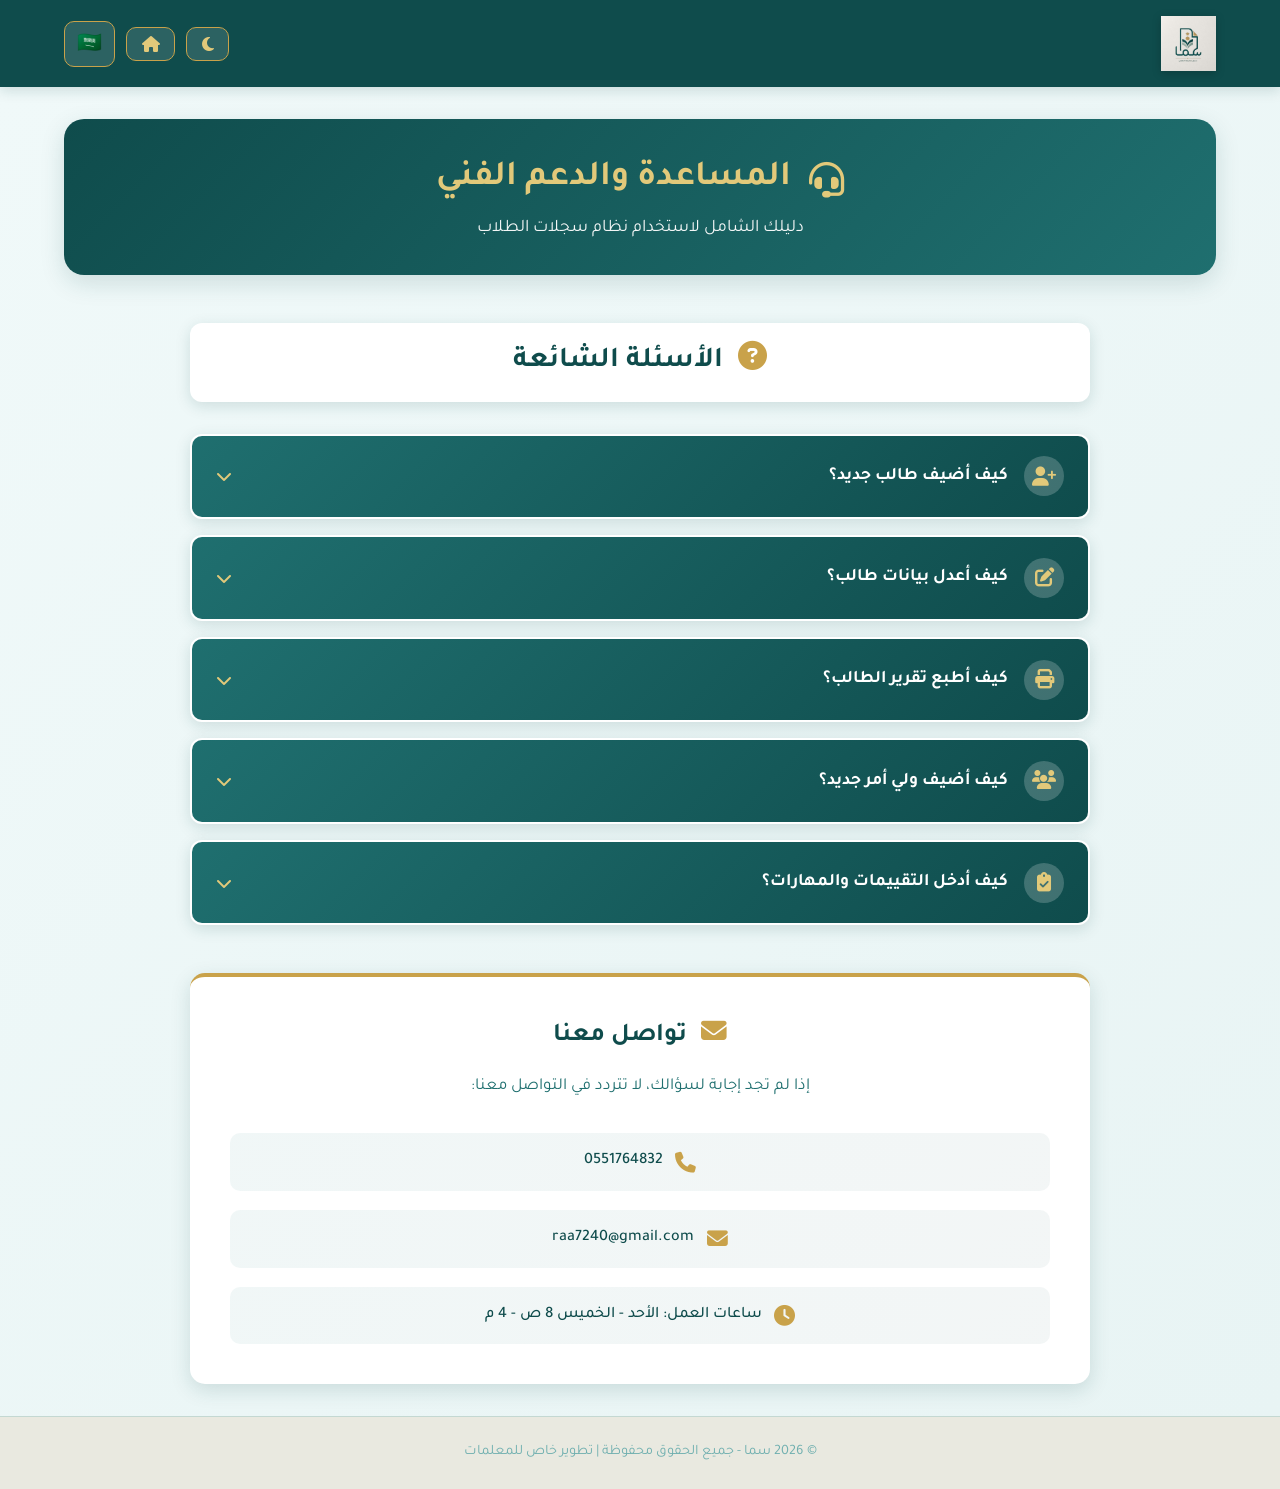
==== commit 7995e3d7: "Add IDs for translation and improve accessibility" ====
--- a/help.html
+++ b/help.html
@@ -16,29 +16,30 @@
             <img src="logo.png" alt="شعار سما" class="site-logo">
         </div>
         <div class="controls">
-            <button id="theme-toggle" class="control-btn">
-                <i class="fas fa-moon"></i>
-            </button>
-            <a href="index.html" class="control-btn">
-                <i class="fas fa-home"></i>
-            </a>
+            <button id="theme-toggle" class="control-btn"><i class="fas fa-moon"></i></button>
+            <a href="index.html" class="control-btn"><i class="fas fa-home"></i></a>
+            <!-- زر اللغة هنا -->
+            <button id="lang-toggle" class="control-btn">🇸</button>
         </div>
     </header>
 
     <main class="help-container">
         <div class="help-header">
-            <h1><i class="fas fa-headset"></i> المساعدة والدعم الفني</h1>
-            <p>دليلك الشامل لاستخدام نظام سجلات الطلاب</p>
+            <!-- أضفنا id هنا للترجمة -->
+            <h1 id="help-title"><i class="fas fa-headset"></i> المساعدة والدعم الفني</h1>
+            <p id="help-desc">دليلك الشامل لاستخدام نظام سجلات الطلاب</p>
         </div>
 
         <div class="faq-section">
-            <h2 class="faq-title"><i class="fas fa-question-circle"></i> الأسئلة الشائعة</h2>
+            <!-- أضفنا id هنا للترجمة -->
+            <h2 class="faq-title" id="faq-title"><i class="fas fa-question-circle"></i> الأسئلة الشائعة</h2>
             
             <div class="accordion">
+                <!-- السؤال 1 -->
                 <div class="accordion-item">
-                    <button class="accordion-header" onclick="toggleAccordion(this)">
+                    <button class="accordion-header">
                         <span class="question-icon"><i class="fas fa-user-plus"></i></span>
-                        <span class="question-text">كيف أضيف طالب جديد؟</span>
+                        <span class="question-text" id="q1">كيف أضيف طالب جديد؟</span>
                         <i class="fas fa-chevron-down accordion-icon"></i>
                     </button>
                     <div class="accordion-content">
@@ -46,8 +47,7 @@
                             <li>انتقل إلى القائمة الرئيسية واختر <strong>"طالب جديد"</strong></li>
                             <li>املأ جميع الحقول المطلوبة:
                                 <ul>
-                                    <li>اسم الطالب الرباعي</li>
-                                    <li>رقم الهوية الوطنية</li>
+                                    <li>اسم الطالب الرباعي</li>                                    <li>رقم الهوية الوطنية</li>
                                     <li>رقم جوال ولي الأمر</li>
                                     <li>البريد الإلكتروني</li>
                                 </ul>
@@ -57,10 +57,11 @@
                     </div>
                 </div>
 
+                <!-- السؤال 2 -->
                 <div class="accordion-item">
-                    <button class="accordion-header" onclick="toggleAccordion(this)">
+                    <button class="accordion-header">
                         <span class="question-icon"><i class="fas fa-edit"></i></span>
-                        <span class="question-text">كيف أعدل بيانات طالب؟</span>
+                        <span class="question-text" id="q2">كيف أعدل بيانات طالب؟</span>
                         <i class="fas fa-chevron-down accordion-icon"></i>
                     </button>
                     <div class="accordion-content">
@@ -75,10 +76,11 @@
                     </div>
                 </div>
 
+                <!-- السؤال 3 -->
                 <div class="accordion-item">
-                    <button class="accordion-header" onclick="toggleAccordion(this)">
+                    <button class="accordion-header">
                         <span class="question-icon"><i class="fas fa-print"></i></span>
-                        <span class="question-text">كيف أطبع تقرير الطالب؟</span>
+                        <span class="question-text" id="q3">كيف أطبع تقرير الطالب؟</span>
                         <i class="fas fa-chevron-down accordion-icon"></i>
                     </button>
                     <div class="accordion-content">
@@ -91,10 +93,10 @@
                     </div>
                 </div>
 
+                <!-- السؤال 4 -->
                 <div class="accordion-item">
-                    <button class="accordion-header" onclick="toggleAccordion(this)">
-                        <span class="question-icon"><i class="fas fa-users"></i></span>
-                        <span class="question-text">كيف أضيف ولي أمر جديد؟</span>
+                    <button class="accordion-header">
+                        <span class="question-icon"><i class="fas fa-users"></i></span>                        <span class="question-text" id="q4">كيف أضيف ولي أمر جديد؟</span>
                         <i class="fas fa-chevron-down accordion-icon"></i>
                     </button>
                     <div class="accordion-content">
@@ -109,10 +111,11 @@
                     </div>
                 </div>
 
+                <!-- السؤال 5 -->
                 <div class="accordion-item">
-                    <button class="accordion-header" onclick="toggleAccordion(this)">
+                    <button class="accordion-header">
                         <span class="question-icon"><i class="fas fa-clipboard-check"></i></span>
-                        <span class="question-text">كيف أدخل التقييمات والمهارات؟</span>
+                        <span class="question-text" id="q5">كيف أدخل التقييمات والمهارات؟</span>
                         <i class="fas fa-chevron-down accordion-icon"></i>
                     </button>
                     <div class="accordion-content">
@@ -128,10 +131,10 @@
             </div>
         </div>
 
-        <!-- قسم التواصل مرة واحدة فقط -->
+        <!-- قسم التواصل -->
         <div class="contact-section">
-            <h2><i class="fas fa-envelope"></i> تواصل معنا</h2>
-            <p>إذا لم تجد إجابة لسؤالك، لا تتردد في التواصل معنا:</p>
+            <h2 id="contact-title"><i class="fas fa-envelope"></i> تواصل معنا</h2>
+            <p id="contact-desc">إذا لم تجد إجابة لسؤالك، لا تتردد في التواصل معنا:</p>
             <div class="contact-info">
                 <div class="contact-item">
                     <i class="fas fa-phone"></i>
@@ -142,17 +145,17 @@
                     <a href="mailto:raa7240@gmail.com" class="contact-link">raa7240@gmail.com</a>
                 </div>
                 <div class="contact-item">
-                    <i class="fas fa-clock"></i>
-                    <span>ساعات العمل: الأحد - الخميس 8 ص - 4 م</span>
+                    <i class="fas fa-clock"></i>                    <span id="work-hours">ساعات العمل: الأحد - الخميس 8 ص - 4 م</span>
                 </div>
             </div>
         </div>
     </main>
 
     <footer class="main-footer">
-        <p>© 2026 سما - جميع الحقوق محفوظة</p>
+        <p id="footer-text">© 2026 سما - جميع الحقوق محفوظة</p>
     </footer>
 
-    <script src="help.js"></script>
+    <!-- نربط ملف script.js الموحد هنا -->
+    <script src="script.js"></script>
 </body>
 </html>
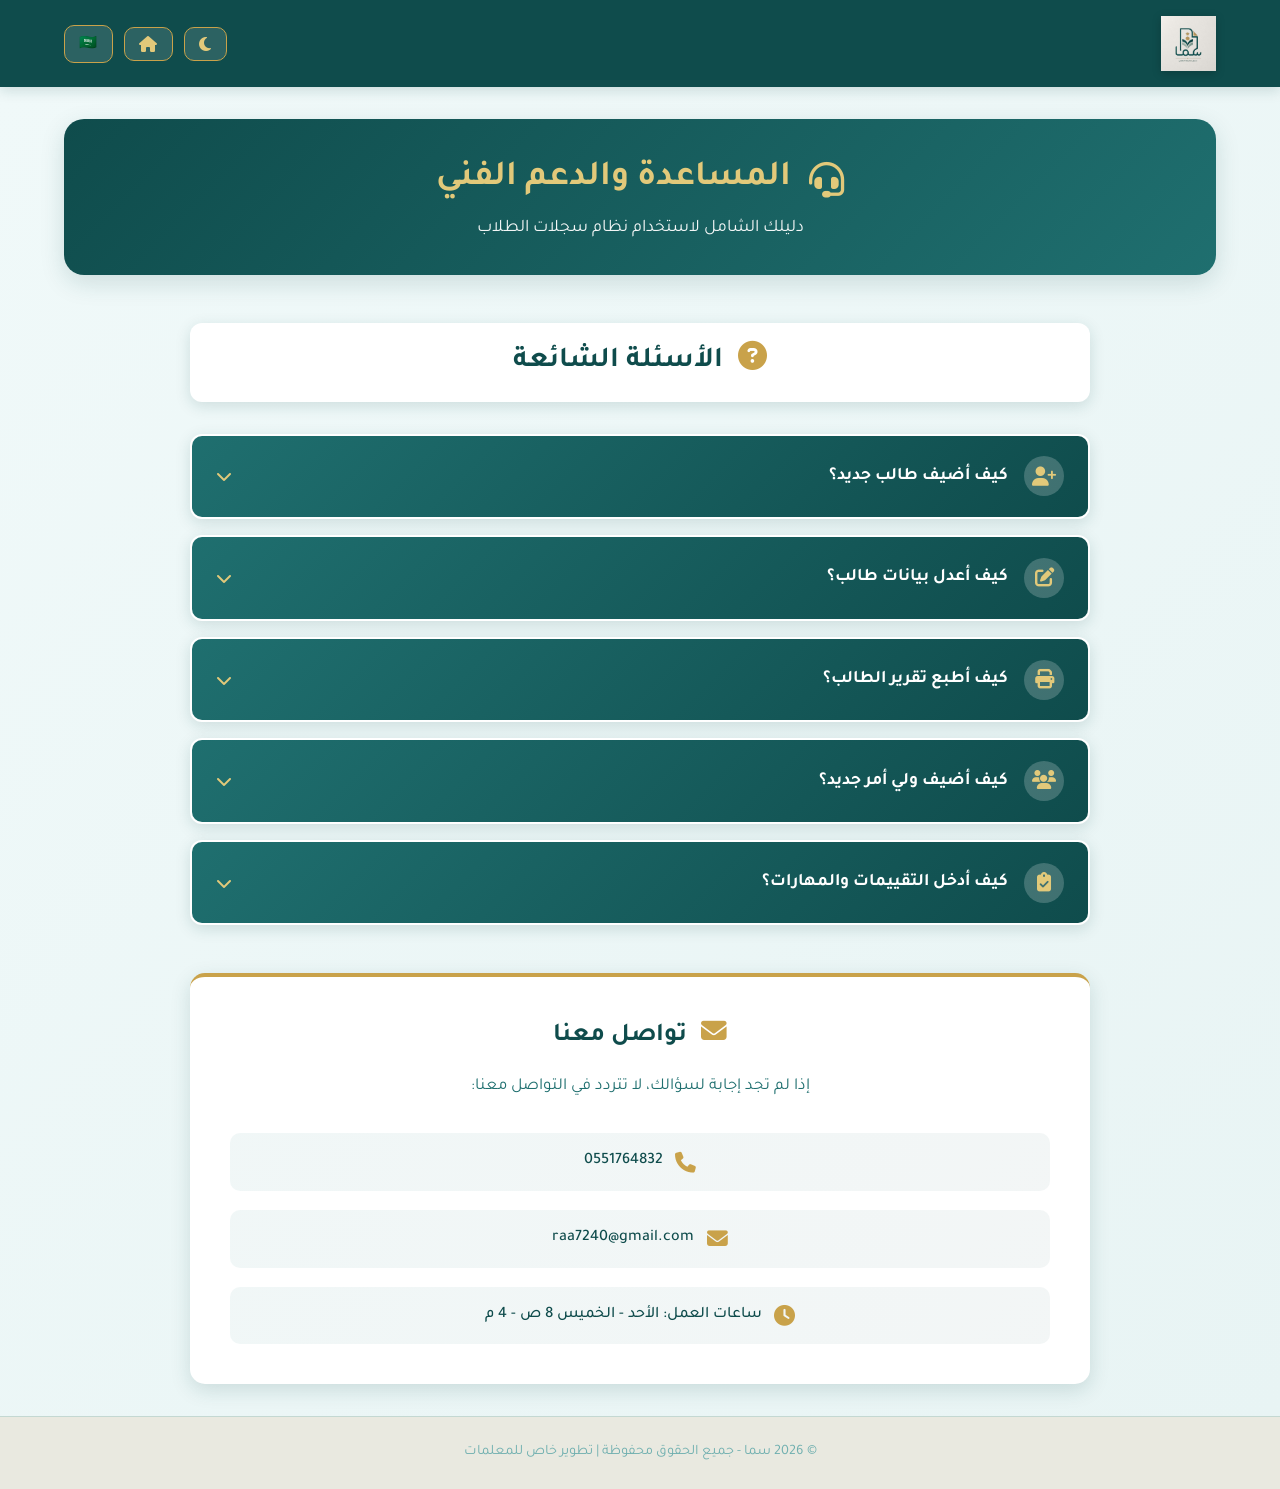
==== commit fe4572b0: "Update language button and add IDs for translation" ====
--- a/help.html
+++ b/help.html
@@ -18,20 +18,17 @@
         <div class="controls">
             <button id="theme-toggle" class="control-btn"><i class="fas fa-moon"></i></button>
             <a href="index.html" class="control-btn"><i class="fas fa-home"></i></a>
-            <!-- زر اللغة هنا -->
-            <button id="lang-toggle" class="control-btn">🇸</button>
+            <button id="lang-toggle" class="control-btn">🇸🇦</button>
         </div>
     </header>
 
     <main class="help-container">
         <div class="help-header">
-            <!-- أضفنا id هنا للترجمة -->
             <h1 id="help-title"><i class="fas fa-headset"></i> المساعدة والدعم الفني</h1>
             <p id="help-desc">دليلك الشامل لاستخدام نظام سجلات الطلاب</p>
         </div>
 
         <div class="faq-section">
-            <!-- أضفنا id هنا للترجمة -->
             <h2 class="faq-title" id="faq-title"><i class="fas fa-question-circle"></i> الأسئلة الشائعة</h2>
             
             <div class="accordion">
@@ -42,14 +39,15 @@
                         <span class="question-text" id="q1">كيف أضيف طالب جديد؟</span>
                         <i class="fas fa-chevron-down accordion-icon"></i>
                     </button>
-                    <div class="accordion-content">
+                    <!-- أضفنا id="a1" هنا -->
+                    <div class="accordion-content" id="a1">
                         <ol>
                             <li>انتقل إلى القائمة الرئيسية واختر <strong>"طالب جديد"</strong></li>
                             <li>املأ جميع الحقول المطلوبة:
                                 <ul>
-                                    <li>اسم الطالب الرباعي</li>                                    <li>رقم الهوية الوطنية</li>
-                                    <li>رقم جوال ولي الأمر</li>
-                                    <li>البريد الإلكتروني</li>
+                                    <li>اسم الطالب الرباعي</li>
+                                    <li>رقم الهوية الوطنية</li>
+                                    <li>رقم جوال ولي الأمر</li>                                    <li>البريد الإلكتروني</li>
                                 </ul>
                             </li>
                             <li>ثم اضغط على زر <strong>"حفظ"</strong> لإتمام العملية</li>
@@ -64,7 +62,8 @@
                         <span class="question-text" id="q2">كيف أعدل بيانات طالب؟</span>
                         <i class="fas fa-chevron-down accordion-icon"></i>
                     </button>
-                    <div class="accordion-content">
+                    <!-- أضفنا id="a2" هنا -->
+                    <div class="accordion-content" id="a2">
                         <p>اتبع الخطوات التالية:</p>
                         <ol>
                             <li>اذهب إلى صفحة <strong>"الطلاب"</strong> من القائمة الرئيسية</li>
@@ -83,7 +82,8 @@
                         <span class="question-text" id="q3">كيف أطبع تقرير الطالب؟</span>
                         <i class="fas fa-chevron-down accordion-icon"></i>
                     </button>
-                    <div class="accordion-content">
+                    <!-- أضفنا id="a3" هنا -->
+                    <div class="accordion-content" id="a3">
                         <ol>
                             <li>من صفحة <strong>"سجل الطالب"</strong></li>
                             <li>اضغط على زر <strong>"طباعة"</strong> في الزاوية العلوية</li>
@@ -99,7 +99,8 @@
                         <span class="question-icon"><i class="fas fa-users"></i></span>                        <span class="question-text" id="q4">كيف أضيف ولي أمر جديد؟</span>
                         <i class="fas fa-chevron-down accordion-icon"></i>
                     </button>
-                    <div class="accordion-content">
+                    <!-- أضفنا id="a4" هنا -->
+                    <div class="accordion-content" id="a4">
                         <p>انتقل إلى صفحة <strong>"أولياء الأمور"</strong> واضغط على زر <strong>"إضافة ولي أمر"</strong>. أدخل البيانات التالية:</p>
                         <ul>
                             <li>الاسم الكامل</li>
@@ -118,7 +119,8 @@
                         <span class="question-text" id="q5">كيف أدخل التقييمات والمهارات؟</span>
                         <i class="fas fa-chevron-down accordion-icon"></i>
                     </button>
-                    <div class="accordion-content">
+                    <!-- أضفنا id="a5" هنا -->
+                    <div class="accordion-content" id="a5">
                         <ol>
                             <li>من سجل الطالب:</li>
                             <li>انتقل إلى تبويب <strong>"المهارات"</strong> أو <strong>"التقييمات"</strong></li>
@@ -131,31 +133,20 @@
             </div>
         </div>
 
-        <!-- قسم التواصل -->
         <div class="contact-section">
             <h2 id="contact-title"><i class="fas fa-envelope"></i> تواصل معنا</h2>
             <p id="contact-desc">إذا لم تجد إجابة لسؤالك، لا تتردد في التواصل معنا:</p>
             <div class="contact-info">
-                <div class="contact-item">
-                    <i class="fas fa-phone"></i>
-                    <a href="tel:0551764832" class="contact-link">0551764832</a>
-                </div>
-                <div class="contact-item">
-                    <i class="fas fa-envelope"></i>
-                    <a href="mailto:raa7240@gmail.com" class="contact-link">raa7240@gmail.com</a>
-                </div>
-                <div class="contact-item">
-                    <i class="fas fa-clock"></i>                    <span id="work-hours">ساعات العمل: الأحد - الخميس 8 ص - 4 م</span>
-                </div>
+                <div class="contact-item"><i class="fas fa-phone"></i><a href="tel:0551764832" class="contact-link">0551764832</a></div>
+                <div class="contact-item"><i class="fas fa-envelope"></i><a href="mailto:raa7240@gmail.com" class="contact-link">raa7240@gmail.com</a></div>
+                <div class="contact-item"><i class="fas fa-clock"></i><span id="work-hours">ساعات العمل: الأحد - الخميس 8 ص - 4 م</span></div>
             </div>
         </div>
     </main>
 
     <footer class="main-footer">
-        <p id="footer-text">© 2026 سما - جميع الحقوق محفوظة</p>
-    </footer>
+        <p id="footer-text">© 2026 سما - جميع الحقوق محفوظة</p>    </footer>
 
-    <!-- نربط ملف script.js الموحد هنا -->
     <script src="script.js"></script>
 </body>
 </html>
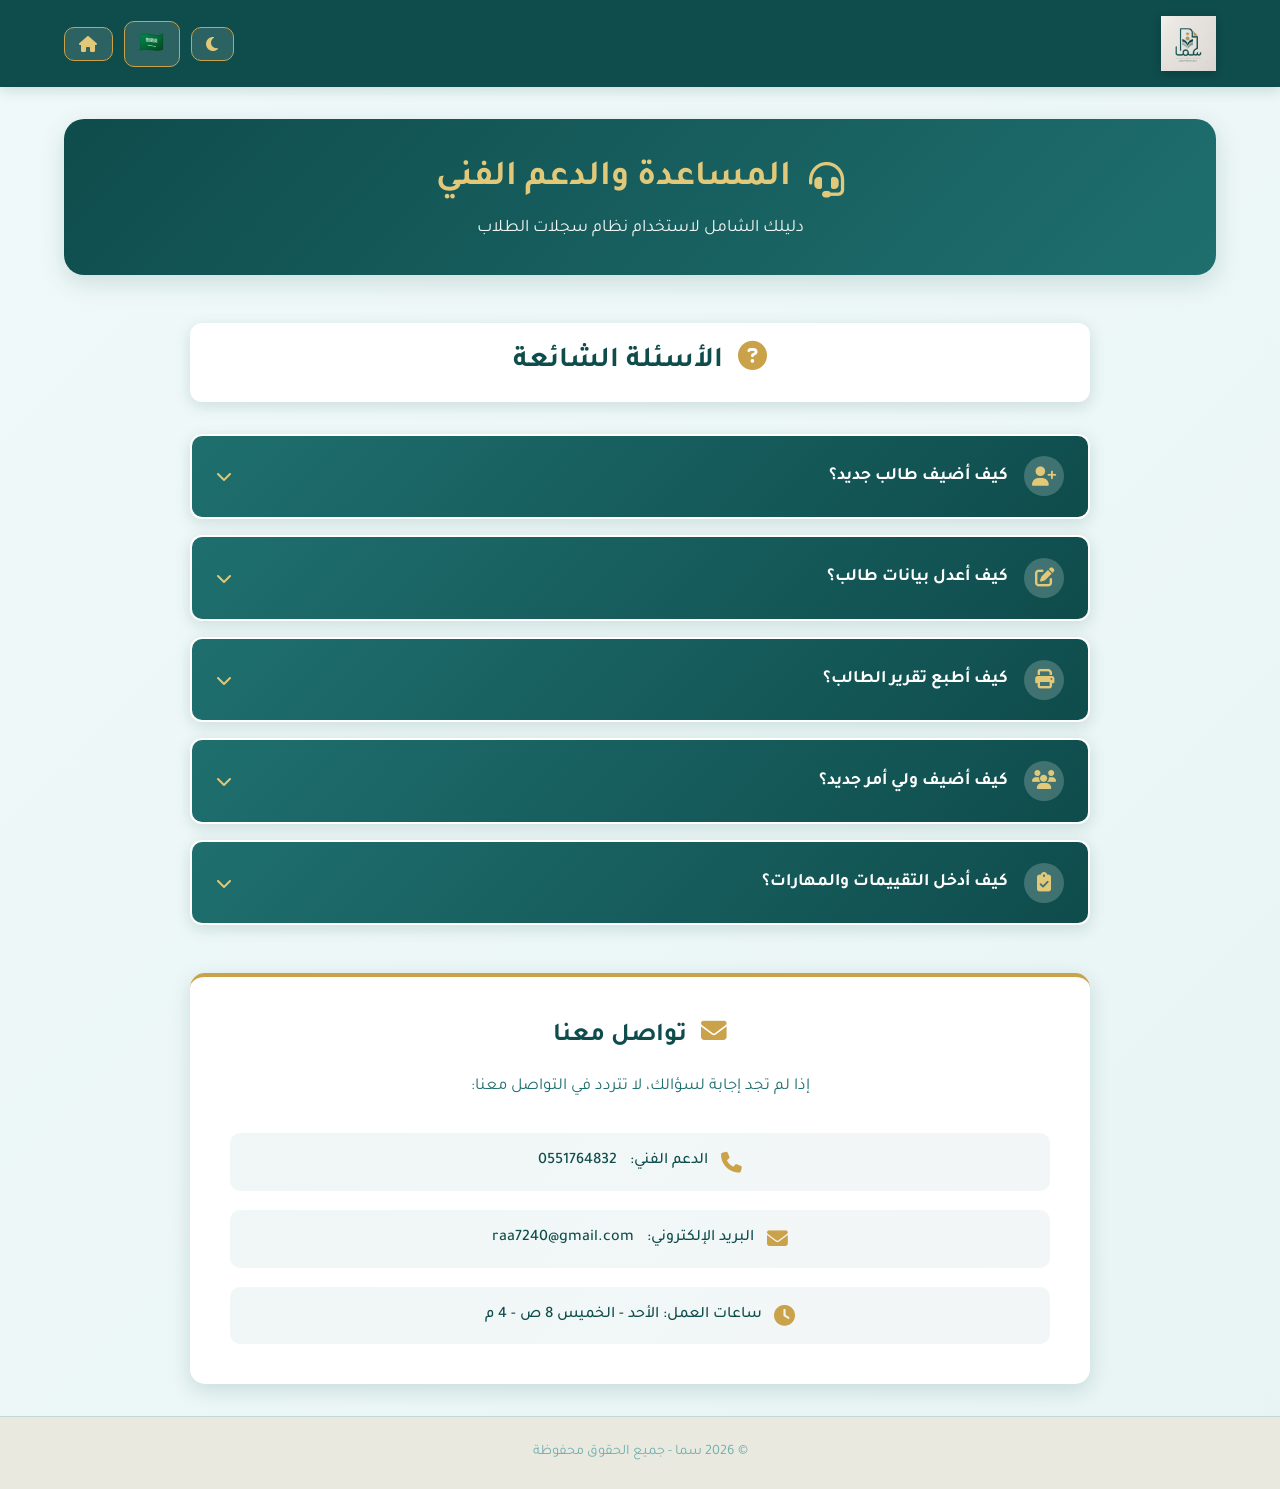
==== commit 088b8c50: "Update print statement from 'Hello' to 'Goodbye'" ====
--- a/help.html
+++ b/help.html
@@ -4,6 +4,7 @@
     <meta charset="UTF-8">
     <meta name="viewport" content="width=device-width, initial-scale=1.0">
     <title>المساعدة والدعم | سما</title>
+    <link rel="icon" href="logo.png">
     <link rel="preconnect" href="https://fonts.googleapis.com">
     <link rel="stylesheet" href="https://fonts.googleapis.com/css2?family=Tajawal:wght@400;500;700&display=swap">
     <link rel="stylesheet" href="https://cdnjs.cloudflare.com/ajax/libs/font-awesome/6.4.0/css/all.min.css">
@@ -16,117 +17,113 @@
             <img src="logo.png" alt="شعار سما" class="site-logo">
         </div>
         <div class="controls">
-            <button id="theme-toggle" class="control-btn"><i class="fas fa-moon"></i></button>
-            <a href="index.html" class="control-btn"><i class="fas fa-home"></i></a>
-            <button id="lang-toggle" class="control-btn">🇸🇦</button>
+            <button id="theme-toggle" class="control-btn">
+                <i class="fas fa-moon"></i>
+            </button>
+            <button id="lang-toggle" class="control-btn" style="font-size:20px;">🇸🇦</button>
+            <a href="index.html" class="control-btn">
+                <i class="fas fa-home"></i>
+            </a>
         </div>
     </header>
 
     <main class="help-container">
         <div class="help-header">
-            <h1 id="help-title"><i class="fas fa-headset"></i> المساعدة والدعم الفني</h1>
-            <p id="help-desc">دليلك الشامل لاستخدام نظام سجلات الطلاب</p>
+            <h1><i class="fas fa-headset"></i> <span id="txt-help-title">المساعدة والدعم الفني</span></h1>
+            <p id="txt-help-desc">دليلك الشامل لاستخدام نظام سجلات الطلاب</p>
         </div>
 
         <div class="faq-section">
-            <h2 class="faq-title" id="faq-title"><i class="fas fa-question-circle"></i> الأسئلة الشائعة</h2>
+            <h2 class="faq-title"><i class="fas fa-question-circle"></i> <span id="txt-faq">الأسئلة الشائعة</span></h2>
             
             <div class="accordion">
-                <!-- السؤال 1 -->
                 <div class="accordion-item">
-                    <button class="accordion-header">
+                    <button class="accordion-header" onclick="toggleAccordion(this)">
                         <span class="question-icon"><i class="fas fa-user-plus"></i></span>
                         <span class="question-text" id="q1">كيف أضيف طالب جديد؟</span>
                         <i class="fas fa-chevron-down accordion-icon"></i>
                     </button>
-                    <!-- أضفنا id="a1" هنا -->
-                    <div class="accordion-content" id="a1">
+                    <div class="accordion-content">
                         <ol>
-                            <li>انتقل إلى القائمة الرئيسية واختر <strong>"طالب جديد"</strong></li>
-                            <li>املأ جميع الحقول المطلوبة:
+                            <li id="a1_1">انتقل إلى القائمة الرئيسية واختر <strong>"طالب جديد"</strong></li>
+                            <li id="a1_2">املأ جميع الحقول المطلوبة:
                                 <ul>
-                                    <li>اسم الطالب الرباعي</li>
-                                    <li>رقم الهوية الوطنية</li>
-                                    <li>رقم جوال ولي الأمر</li>                                    <li>البريد الإلكتروني</li>
+                                    <li id="a1_3">اسم الطالب الرباعي</li>
+                                    <li id="a1_4">رقم الهوية الوطنية</li>
+                                    <li id="a1_5">رقم جوال ولي الأمر</li>
+                                    <li id="a1_6">البريد الإلكتروني</li>
                                 </ul>
                             </li>
-                            <li>ثم اضغط على زر <strong>"حفظ"</strong> لإتمام العملية</li>
+                            <li id="a1_7">ثم اضغط على زر <strong>"حفظ"</strong> لإتمام العملية</li>
                         </ol>
                     </div>
                 </div>
 
-                <!-- السؤال 2 -->
                 <div class="accordion-item">
-                    <button class="accordion-header">
+                    <button class="accordion-header" onclick="toggleAccordion(this)">
                         <span class="question-icon"><i class="fas fa-edit"></i></span>
                         <span class="question-text" id="q2">كيف أعدل بيانات طالب؟</span>
                         <i class="fas fa-chevron-down accordion-icon"></i>
                     </button>
-                    <!-- أضفنا id="a2" هنا -->
-                    <div class="accordion-content" id="a2">
-                        <p>اتبع الخطوات التالية:</p>
+                    <div class="accordion-content">
+                        <p id="a2_intro">اتبع الخطوات التالية:</p>
                         <ol>
-                            <li>اذهب إلى صفحة <strong>"الطلاب"</strong> من القائمة الرئيسية</li>
-                            <li>ابحث عن الطالب باستخدام خانة البحث في الأعلى</li>
-                            <li>اضغط على اسم الطالب لفتح سجله</li>
-                            <li>اضغط على زر <strong>"تعديل"</strong> في أعلى الصفحة</li>
-                            <li>قم بالتعديلات المطلوبة ثم اضغط <strong>"حفظ التغييرات"</strong></li>
+                            <li id="a2_1">اذهب إلى صفحة <strong>"الطلاب"</strong> من القائمة الرئيسية</li>
+                            <li id="a2_2">ابحث عن الطالب باستخدام خانة البحث في الأعلى</li>
+                            <li id="a2_3">اضغط على اسم الطالب لفتح سجله</li>
+                            <li id="a2_4">اضغط على زر <strong>"تعديل"</strong> في أعلى الصفحة</li>
+                            <li id="a2_5">قم بالتعديلات المطلوبة ثم اضغط <strong>"حفظ التغييرات"</strong></li>
                         </ol>
                     </div>
                 </div>
 
-                <!-- السؤال 3 -->
                 <div class="accordion-item">
-                    <button class="accordion-header">
+                    <button class="accordion-header" onclick="toggleAccordion(this)">
                         <span class="question-icon"><i class="fas fa-print"></i></span>
                         <span class="question-text" id="q3">كيف أطبع تقرير الطالب؟</span>
                         <i class="fas fa-chevron-down accordion-icon"></i>
                     </button>
-                    <!-- أضفنا id="a3" هنا -->
-                    <div class="accordion-content" id="a3">
+                    <div class="accordion-content">
                         <ol>
-                            <li>من صفحة <strong>"سجل الطالب"</strong></li>
-                            <li>اضغط على زر <strong>"طباعة"</strong> في الزاوية العلوية</li>
-                            <li>ستفتح نافذة الطباعة تلقائياً</li>
-                            <li>اختر الطابعة واضغط <strong>"طباعة"</strong></li>
+                            <li id="a3_1">من صفحة <strong>"سجل الطالب"</strong></li>
+                            <li id="a3_2">اضغط على زر <strong>"طباعة"</strong> في الزاوية العلوية</li>
+                            <li id="a3_3">ستفتح نافذة الطباعة تلقائياً</li>
+                            <li id="a3_4">اختر الطابعة واضغط <strong>"طباعة"</strong></li>
                         </ol>
                     </div>
                 </div>
 
-                <!-- السؤال 4 -->
                 <div class="accordion-item">
-                    <button class="accordion-header">
-                        <span class="question-icon"><i class="fas fa-users"></i></span>                        <span class="question-text" id="q4">كيف أضيف ولي أمر جديد؟</span>
+                    <button class="accordion-header" onclick="toggleAccordion(this)">
+                        <span class="question-icon"><i class="fas fa-users"></i></span>
+                        <span class="question-text" id="q4">كيف أضيف ولي أمر جديد؟</span>
                         <i class="fas fa-chevron-down accordion-icon"></i>
                     </button>
-                    <!-- أضفنا id="a4" هنا -->
-                    <div class="accordion-content" id="a4">
-                        <p>انتقل إلى صفحة <strong>"أولياء الأمور"</strong> واضغط على زر <strong>"إضافة ولي أمر"</strong>. أدخل البيانات التالية:</p>
+                    <div class="accordion-content">
+                        <p id="a4_intro">انتقل إلى صفحة <strong>"أولياء الأمور"</strong> واضغط على زر <strong>"إضافة ولي أمر"</strong>. أدخل البيانات التالية:</p>
                         <ul>
-                            <li>الاسم الكامل</li>
-                            <li>رقم الهوية</li>
-                            <li>رقم الجوال</li>
-                            <li>البريد الإلكتروني</li>
+                            <li id="a4_1">الاسم الكامل</li>
+                            <li id="a4_2">رقم الهوية</li>
+                            <li id="a4_3">رقم الجوال</li>
+                            <li id="a4_4">البريد الإلكتروني</li>
                         </ul>
-                        <p>ثم اربطه بأبنائه الطلاب واضغط <strong>"حفظ"</strong>.</p>
+                        <p id="a4_end">ثم اربطه بأبنائه الطلاب واضغط <strong>"حفظ"</strong>.</p>
                     </div>
                 </div>
 
-                <!-- السؤال 5 -->
                 <div class="accordion-item">
-                    <button class="accordion-header">
+                    <button class="accordion-header" onclick="toggleAccordion(this)">
                         <span class="question-icon"><i class="fas fa-clipboard-check"></i></span>
                         <span class="question-text" id="q5">كيف أدخل التقييمات والمهارات؟</span>
                         <i class="fas fa-chevron-down accordion-icon"></i>
                     </button>
-                    <!-- أضفنا id="a5" هنا -->
-                    <div class="accordion-content" id="a5">
+                    <div class="accordion-content">
                         <ol>
-                            <li>من سجل الطالب:</li>
-                            <li>انتقل إلى تبويب <strong>"المهارات"</strong> أو <strong>"التقييمات"</strong></li>
-                            <li>اختر المهارة أو التقييم المطلوب</li>
-                            <li>أدخل الدرجة أو الملاحظة</li>
-                            <li>اضغط <strong>"حفظ"</strong></li>
+                            <li id="a5_1">من سجل الطالب:</li>
+                            <li id="a5_2">انتقل إلى تبويب <strong>"المهارات"</strong> أو <strong>"التقييمات"</strong></li>
+                            <li id="a5_3">اختر المهارة أو التقييم المطلوب</li>
+                            <li id="a5_4">أدخل الدرجة أو الملاحظة</li>
+                            <li id="a5_5">اضغط <strong>"حفظ"</strong></li>
                         </ol>
                     </div>
                 </div>
@@ -134,19 +131,558 @@
         </div>
 
         <div class="contact-section">
-            <h2 id="contact-title"><i class="fas fa-envelope"></i> تواصل معنا</h2>
-            <p id="contact-desc">إذا لم تجد إجابة لسؤالك، لا تتردد في التواصل معنا:</p>
+            <h2><i class="fas fa-envelope"></i> <span id="txt-contact">تواصل معنا</span></h2>
+            <p id="txt-contact-desc">إذا لم تجد إجابة لسؤالك، لا تتردد في التواصل معنا:</p>
             <div class="contact-info">
-                <div class="contact-item"><i class="fas fa-phone"></i><a href="tel:0551764832" class="contact-link">0551764832</a></div>
-                <div class="contact-item"><i class="fas fa-envelope"></i><a href="mailto:raa7240@gmail.com" class="contact-link">raa7240@gmail.com</a></div>
-                <div class="contact-item"><i class="fas fa-clock"></i><span id="work-hours">ساعات العمل: الأحد - الخميس 8 ص - 4 م</span></div>
+                <div class="contact-item">
+                    <i class="fas fa-phone"></i>
+                    <span id="lbl-support">الدعم الفني:</span>
+                    <a href="tel:0551764832" class="contact-link">0551764832</a>
+                </div>
+                <div class="contact-item">
+                    <i class="fas fa-envelope"></i>
+                    <span id="lbl-email">البريد الإلكتروني:</span>
+                    <a href="mailto:raa7240@gmail.com" class="contact-link">raa7240@gmail.com</a>
+                </div>
+                <div class="contact-item">
+                    <i class="fas fa-clock"></i>
+                    <span id="lbl-hours">ساعات العمل: الأحد - الخميس 8 ص - 4 م</span>
+                </div>
             </div>
         </div>
     </main>
 
     <footer class="main-footer">
-        <p id="footer-text">© 2026 سما - جميع الحقوق محفوظة</p>    </footer>
-
-    <script src="script.js"></script>
+        <p>© 2026 سما - جميع الحقوق محفوظة</p>
+    </footer>
+
+    <script src="help.js"></script>
+    <script>
+        // ========== نظام الترجمة لصفحة المساعدة ==========
+        let currentLang = localStorage.getItem('sama-lang') || 'ar';
+        
+        const helpTranslations = {
+            ar: {
+                helpTitle: 'المساعدة والدعم الفني',
+                helpDesc: 'دليلك الشامل لاستخدام نظام سجلات الطلاب',
+                faq: 'الأسئلة الشائعة',
+                q1: 'كيف أضيف طالب جديد؟',
+                a1_1: 'انتقل إلى القائمة الرئيسية واختر <strong>"طالب جديد"</strong>',
+                a1_2: 'املأ جميع الحقول المطلوبة:',
+                a1_3: 'اسم الطالب الرباعي',
+                a1_4: 'رقم الهوية الوطنية',
+                a1_5: 'رقم جوال ولي الأمر',
+                a1_6: 'البريد الإلكتروني',
+                a1_7: 'ثم اضغط على زر <strong>"حفظ"</strong> لإتمام العملية',
+                q2: 'كيف أعدل بيانات طالب؟',
+                a2_intro: 'اتبع الخطوات التالية:',
+                a2_1: 'اذهب إلى صفحة <strong>"الطلاب"</strong> من القائمة الرئيسية',
+                a2_2: 'ابحث عن الطالب باستخدام خانة البحث في الأعلى',
+                a2_3: 'اضغط على اسم الطالب لفتح سجله',
+                a2_4: 'اضغط على زر <strong>"تعديل"</strong> في أعلى الصفحة',
+                a2_5: 'قم بالتعديلات المطلوبة ثم اضغط <strong>"حفظ التغييرات"</strong>',
+                q3: 'كيف أطبع تقرير الطالب؟',
+                a3_1: 'من صفحة <strong>"سجل الطالب"</strong>',
+                a3_2: 'اضغط على زر <strong>"طباعة"</strong> في الزاوية العلوية',
+                a3_3: 'ستفتح نافذة الطباعة تلقائياً',
+                a3_4: 'اختر الطابعة واضغط <strong>"طباعة"</strong>',
+                q4: 'كيف أضيف ولي أمر جديد؟',
+                a4_intro: 'انتقل إلى صفحة <strong>"أولياء الأمور"</strong> واضغط على زر <strong>"إضافة ولي أمر"</strong>. أدخل البيانات التالية:',
+                a4_1: 'الاسم الكامل',
+                a4_2: 'رقم الهوية',
+                a4_3: 'رقم الجوال',
+                a4_4: 'البريد الإلكتروني',
+                a4_end: 'ثم اربطه بأبنائه الطلاب واضغط <strong>"حفظ"</strong>.',
+                q5: 'كيف أدخل التقييمات والمهارات؟',
+                a5_1: 'من سجل الطالب:',
+                a5_2: 'انتقل إلى تبويب <strong>"المهارات"</strong> أو <strong>"التقييمات"</strong>',
+                a5_3: 'اختر المهارة أو التقييم المطلوب',
+                a5_4: 'أدخل الدرجة أو الملاحظة',
+                a5_5: 'اضغط <strong>"حفظ"</strong>',
+                contact: 'تواصل معنا',
+                contactDesc: 'إذا لم تجد إجابة لسؤالك، لا تتردد في التواصل معنا:',
+                lblSupport: 'الدعم الفني:',
+                lblEmail: 'البريد الإلكتروني:',
+                lblHours: 'ساعات العمل: الأحد - الخميس 8 ص - 4 م'
+            },
+            en: {
+                helpTitle: 'Help & Technical Support',
+                helpDesc: 'Your comprehensive guide to using the student records system',
+                faq: 'Frequently Asked Questions',
+                q1: 'How do I add a new student?',
+                a1_1: 'Go to the main menu and select <strong>"New Student"</strong>',
+                a1_2: 'Fill in all required fields:',
+                a1_3: 'Student\'s full name',
+                a1_4: 'National ID number',
+                a1_5: 'Parent\'s mobile number',
+                a1_6: 'Email address',
+                a1_7: 'Then click the <strong>"Save"</strong> button to complete',
+                q2: 'How do I edit student data?',
+                a2_intro: 'Follow these steps:',
+                a2_1: 'Go to the <strong>"Students"</strong> page from the main menu',
+                a2_2: 'Search for the student using the search box at the top',
+                a2_3: 'Click on the student\'s name to open their record',
+                a2_4: 'Click the <strong>"Edit"</strong> button at the top of the page',
+                a2_5: 'Make the required changes then click <strong>"Save Changes"</strong>',
+                q3: 'How do I print a student report?',
+                a3_1: 'From the <strong>"Student Record"</strong> page',
+                a3_2: 'Click the <strong>"Print"</strong> button in the top corner',
+                a3_3: 'The print window will open automatically',
+                a3_4: 'Select the printer and click <strong>"Print"</strong>',
+                q4: 'How do I add a new parent?',
+                a4_intro: 'Go to the <strong>"Parents"</strong> page and click <strong>"Add Parent"</strong>. Enter the following information:',
+                a4_1: 'Full name',
+                a4_2: 'ID number',
+                a4_3: 'Mobile number',
+                a4_4: 'Email address',
+                a4_end: 'Then link them to their children and click <strong>"Save"</strong>.',
+                q5: 'How do I enter evaluations and skills?',
+                a5_1: 'From the student\'s record:',
+                a5_2: 'Go to the <strong>"Skills"</strong> or <strong>"Evaluations"</strong> tab',
+                a5_3: 'Select the required skill or evaluation',
+                a5_4: 'Enter the grade or note',
+                a5_5: 'Click <strong>"Save"</strong>',
+                contact: 'Contact Us',
+                contactDesc: 'If you can\'t find an answer to your question, feel free to contact us:',
+                lblSupport: 'Technical Support:',
+                lblEmail: 'Email:',
+                lblHours: 'Working Hours: Sunday - Thursday 8 AM - 4 PM'
+            },
+            tr: {
+                helpTitle: 'Yardım ve Teknik Destek',
+                helpDesc: 'Öğrenci kayıt sistemini kullanma kılavuzunuz',
+                faq: 'Sıkça Sorulan Sorular',
+                q1: 'Yeni bir öğrenci nasıl eklerim?',
+                a1_1: 'Ana menüye gidin ve <strong>"Yeni Öğrenci"</strong> seçin',
+                a1_2: 'Gerekli tüm alanları doldurun:',
+                a1_3: 'Öğrencinin tam adı',
+                a1_4: 'Ulusal kimlik numarası',
+                a1_5: 'Velinin cep telefonu numarası',
+                a1_6: 'E-posta adresi',
+                a1_7: 'Ardından <strong>"Kaydet"</strong> düğmesine tıklayın',
+                q2: 'Öğrenci verilerini nasıl düzenlerim?',
+                a2_intro: 'Şu adımları izleyin:',
+                a2_1: 'Ana menüden <strong>"Öğrenciler"</strong> sayfasına gidin',
+                a2_2: 'Üstteki arama kutusunu kullanarak öğrenciyi arayın',
+                a2_3: 'Kaydını açmak için öğrencinin adına tıklayın',
+                a2_4: 'Sayfanın üstündeki <strong>"Düzenle"</strong> düğmesine tıklayın',
+                a2_5: 'Gerekli değişiklikleri yapın ve <strong>"Değişiklikleri Kaydet"</strong>',
+                q3: 'Öğrenci raporu nasıl yazdırılır?',
+                a3_1: '<strong>"Öğrenci Kaydı"</strong> sayfasından',
+                a3_2: 'Üst köşedeki <strong>"Yazdır"</strong> düğmesine tıklayın',
+                a3_3: 'Yazdırma penceresi otomatik olarak açılacaktır',
+                a3_4: 'Yazıcıyı seçin ve <strong>"Yazdır"</strong>',
+                q4: 'Yeni bir veli nasıl eklerim?',
+                a4_intro: '<strong>"Veliler"</strong> sayfasına gidin ve <strong>"Veli Ekle"</strong> tıklayın. Aşağıdaki bilgileri girin:',
+                a4_1: 'Tam ad',
+                a4_2: 'Kimlik numarası',
+                a4_3: 'Cep telefonu numarası',
+                a4_4: 'E-posta adresi',
+                a4_end: 'Ardından çocuklarıyla ilişkilendirin ve <strong>"Kaydet"</strong>.',
+                q5: 'Değerlendirmeler ve beceriler nasıl girilir?',
+                a5_1: 'Öğrencinin kaydından:',
+                a5_2: '<strong>"Beceriler"</strong> veya <strong>"Değerlendirmeler"</strong> sekmesine gidin',
+                a5_3: 'Gerekli beceriyi veya değerlendirmeyi seçin',
+                a5_4: 'Notu veya yorumu girin',
+                a5_5: '<strong>"Kaydet"</strong> tıklayın',
+                contact: 'Bize Ulaşın',
+                contactDesc: 'Sorunuzun cevabını bulamazsanız, bizimle iletişime geçin:',
+                lblSupport: 'Teknik Destek:',
+                lblEmail: 'E-posta:',
+                lblHours: 'Çalışma Saatleri: Pazar - Perşembe 08:00 - 16:00'
+            },
+            es: {
+                helpTitle: 'Ayuda y Soporte Técnico',
+                helpDesc: 'Tu guía completa para usar el sistema de registros estudiantiles',
+                faq: 'Preguntas Frecuentes',
+                q1: '¿Cómo agrego un nuevo estudiante?',
+                a1_1: 'Ve al menú principal y selecciona <strong>"Nuevo Estudiante"</strong>',
+                a1_2: 'Completa todos los campos requeridos:',
+                a1_3: 'Nombre completo del estudiante',
+                a1_4: 'Número de identificación nacional',
+                a1_5: 'Número de móvil del padre/tutor',
+                a1_6: 'Dirección de correo electrónico',
+                a1_7: 'Luego haz clic en el botón <strong>"Guardar"</strong>',
+                q2: '¿Cómo edito los datos de un estudiante?',
+                a2_intro: 'Sigue estos pasos:',
+                a2_1: 'Ve a la página <strong>"Estudiantes"</strong> desde el menú principal',
+                a2_2: 'Busca al estudiante usando el cuadro de búsqueda',
+                a2_3: 'Haz clic en el nombre del estudiante para abrir su registro',
+                a2_4: 'Haz clic en el botón <strong>"Editar"</strong>',
+                a2_5: 'Realiza los cambios y haz clic en <strong>"Guardar Cambios"</strong>',
+                q3: '¿Cómo imprimo un informe del estudiante?',
+                a3_1: 'Desde la página <strong>"Registro del Estudiante"</strong>',
+                a3_2: 'Haz clic en <strong>"Imprimir"</strong>',
+                a3_3: 'La ventana de impresión se abrirá automáticamente',
+                a3_4: 'Selecciona la impresora y haz clic en <strong>"Imprimir"</strong>',
+                q4: '¿Cómo agrego un nuevo padre/tutor?',
+                a4_intro: 'Ve a <strong>"Padres/Tutores"</strong> y haz clic en <strong>"Agregar"</strong>. Ingresa:',
+                a4_1: 'Nombre completo',
+                a4_2: 'Número de identificación',
+                a4_3: 'Número de móvil',
+                a4_4: 'Correo electrónico',
+                a4_end: 'Luego vincúlalo con sus hijos y haz clic en <strong>"Guardar"</strong>.',
+                q5: '¿Cómo ingreso evaluaciones y habilidades?',
+                a5_1: 'Desde el registro del estudiante:',
+                a5_2: 'Ve a la pestaña <strong>"Habilidades"</strong> o <strong>"Evaluaciones"</strong>',
+                a5_3: 'Selecciona la habilidad o evaluación requerida',
+                a5_4: 'Ingresa la calificación o nota',
+                a5_5: 'Haz clic en <strong>"Guardar"</strong>',
+                contact: 'Contáctanos',
+                contactDesc: 'Si no encuentras respuesta, contáctanos:',
+                lblSupport: 'Soporte Técnico:',
+                lblEmail: 'Correo:',
+                lblHours: 'Horario: Domingo - Jueves 8 AM - 4 PM'
+            },
+            ko: {
+                helpTitle: '도움말 및 기술 지원',
+                helpDesc: '학생 기록 시스템 사용 종합 가이드',
+                faq: '자주 묻는 질문',
+                q1: '새 학생을 어떻게 추가하나요?',
+                a1_1: '메인 메뉴로 이동하여 <strong>"새 학생"</strong> 선택',
+                a1_2: '필수 필드를 모두 입력:',
+                a1_3: '학생 전체 이름',
+                a1_4: '주민등록번호',
+                a1_5: '학부모 휴대전화 번호',
+                a1_6: '이메일 주소',
+                a1_7: '<strong>"저장"</strong> 버튼 클릭',
+                q2: '학생 데이터를 어떻게 수정하나요?',
+                a2_intro: '다음 단계 따르기:',
+                a2_1: '메인 메뉴에서 <strong>"학생"</strong> 페이지로 이동',
+                a2_2: '상단 검색창으로 학생 검색',
+                a2_3: '학생 이름 클릭하여 기록 열기',
+                a2_4: '상단의 <strong>"수정"</strong> 버튼 클릭',
+                a2_5: '변경 후 <strong>"변경사항 저장"</strong> 클릭',
+                q3: '학생 보고서를 어떻게 인쇄하나요?',
+                a3_1: '<strong>"학생 기록"</strong> 페이지에서',
+                a3_2: '상단 모서리의 <strong>"인쇄"</strong> 버튼 클릭',
+                a3_3: '인쇄 창이 자동으로 열림',
+                a3_4: '프린터 선택 후 <strong>"인쇄"</strong> 클릭',
+                q4: '새 학부모를 어떻게 추가하나요?',
+                a4_intro: '<strong>"학부모"</strong> 페이지에서 <strong>"추가"</strong> 클릭. 다음 정보 입력:',
+                a4_1: '전체 이름',
+                a4_2: '신분증 번호',
+                a4_3: '휴대전화 번호',
+                a4_4: '이메일 주소',
+                a4_end: '자녀와 연결 후 <strong>"저장"</strong> 클릭.',
+                q5: '평가와 기술을 어떻게 입력하나요?',
+                a5_1: '학생 기록에서:',
+                a5_2: '<strong>"기술"</strong> 또는 <strong>"평가"</strong> 탭으로 이동',
+                a5_3: '필요한 기술 또는 평가 선택',
+                a5_4: '등급 또는 메모 입력',
+                a5_5: '<strong>"저장"</strong> 클릭',
+                contact: '문의하기',
+                contactDesc: '답을 찾을 수 없으면 언제든지 문의:',
+                lblSupport: '기술 지원:',
+                lblEmail: '이메일:',
+                lblHours: '운영 시간: 일요일 - 목요일 오전 8시 - 오후 4시'
+            },
+            ja: {
+                helpTitle: 'ヘルプ＆技術サポート',
+                helpDesc: '生徒記録システム使用の総合ガイド',
+                faq: 'よくある質問',
+                q1: '新しい生徒を追加するには？',
+                a1_1: 'メインメニューに移動し<strong>"新しい生徒"</strong>を選択',
+                a1_2: '必須項目をすべて入力:',
+                a1_3: '生徒のフルネーム',
+                a1_4: '国民 ID 番号',
+                a1_5: '保護者の携帯電話番号',
+                a1_6: 'メールアドレス',
+                a1_7: '<strong>"保存"</strong>ボタンをクリック',
+                q2: '生徒データを編集するには？',
+                a2_intro: '次の手順に従う:',
+                a2_1: 'メインメニューから<strong>"生徒"</strong>ページへ',
+                a2_2: '上部の検索ボックスで生徒を検索',
+                a2_3: '生徒の名前をクリックして記録を開く',
+                a2_4: '上部の<strong>"編集"</strong>ボタンをクリック',
+                a2_5: '変更して<strong>"変更を保存"</strong>をクリック',
+                q3: '生徒レポートを印刷するには？',
+                a3_1: '<strong>"生徒記録"</strong>ページから',
+                a3_2: '上部の隅の<strong>"印刷"</strong>ボタンをクリック',
+                a3_3: '印刷ウィンドウが自動的に開く',
+                a3_4: 'プリンターを選択し<strong>"印刷"</strong>をクリック',
+                q4: '新しい保護者を追加するには？',
+                a4_intro: '<strong>"保護者"</strong>ページで<strong>"追加"</strong>をクリック。次の情報を入力:',
+                a4_1: 'フルネーム',
+                a4_2: 'ID 番号',
+                a4_3: '携帯電話番号',
+                a4_4: 'メールアドレス',
+                a4_end: 'お子様とリンクして<strong>"保存"</strong>をクリック。',
+                q5: '評価とスキルを入力するには？',
+                a5_1: '生徒の記録から:',
+                a5_2: '<strong>"スキル"</strong>または<strong>"評価"</strong>タブへ',
+                a5_3: '必要なスキルまたは評価を選択',
+                a5_4: '成績またはメモを入力',
+                a5_5: '<strong>"保存"</strong>をクリック',
+                contact: 'お問い合わせ',
+                contactDesc: '回答が見つからない場合はお問い合わせ:',
+                lblSupport: '技術サポート:',
+                lblEmail: 'メール:',
+                lblHours: '営業時間：日曜日～木曜日 午前 8 時～午後 4 時'
+            },
+            hi: {
+                helpTitle: 'सहायता और तकनीकी समर्थन',
+                helpDesc: 'छात्र रिकॉर्ड सिस्टम उपयोग के लिए आपकी संपूर्ण गाइड',
+                faq: 'अक्सर पूछे जाने वाले प्रश्न',
+                q1: 'मैं नया छात्र कैसे जोड़ूं?',
+                a1_1: 'मुख्य मेनू पर जाएं और <strong>"नया छात्र"</strong> चुनें',
+                a1_2: 'सभी आवश्यक फ़ील्ड भरें:',
+                a1_3: 'छात्र का पूरा नाम',
+                a1_4: 'राष्ट्रीय पहचान संख्या',
+                a1_5: 'अभिभावक का मोबाइल नंबर',
+                a1_6: 'ईमेल पता',
+                a1_7: 'फिर <strong>"सहेजें"</strong> बटन पर क्लिक करें',
+                q2: 'मैं छात्र डेटा कैसे संपादित करूं?',
+                a2_intro: 'इन चरणों का पालन करें:',
+                a2_1: 'मुख्य मेनू से <strong>"छात्र"</strong> पृष्ठ पर जाएं',
+                a2_2: 'शीर्ष पर सर्च बॉक्स का उपयोग करके छात्र खोजें',
+                a2_3: 'उनका रिकॉर्ड खोलने के लिए छात्र के नाम पर क्लिक करें',
+                a2_4: 'पेज के शीर्ष पर <strong>"संपादित करें"</strong> बटन पर क्लिक करें',
+                a2_5: 'आवश्यक परिवर्तन करें फिर <strong>"परिवर्तन सहेजें"</strong>',
+                q3: 'मैं छात्र रिपोर्ट कैसे प्रिंट करूं?',
+                a3_1: '<strong>"छात्र रिकॉर्ड"</strong> पृष्ठ से',
+                a3_2: 'शीर्ष कोने में <strong>"प्रिंट करें"</strong> बटन पर क्लिक करें',
+                a3_3: 'प्रिंट विंडो स्वचालित रूप से खुल जाएगी',
+                a3_4: 'प्रिंटर चुनें और <strong>"प्रिंट करें"</strong> पर क्लिक करें',
+                q4: 'मैं नया अभिभावक कैसे जोड़ूं?',
+                a4_intro: '<strong>"अभिभावक"</strong> पृष्ठ पर जाएं और <strong>"जोड़ें"</strong> पर क्लिक करें। निम्नलिखित जानकारी दर्ज करें:',
+                a4_1: 'पूरा नाम',
+                a4_2: 'पहचान संख्या',
+                a4_3: 'मोबाइल नंबर',
+                a4_4: 'ईमेल पता',
+                a4_end: 'फिर उन्हें अपने बच्चों से लिंक करें और <strong>"सहेजें"</strong> पर क्लिक करें।',
+                q5: 'मैं मूल्यांकन और कौशल कैसे दर्ज करूं?',
+                a5_1: 'छात्र के रिकॉर्ड से:',
+                a5_2: '<strong>"कौशल"</strong> या <strong>"मूल्यांकन"</strong> टैब पर जाएं',
+                a5_3: 'आवश्यक कौशल या मूल्यांकन चुनें',
+                a5_4: 'ग्रेड या नोट दर्ज करें',
+                a5_5: '<strong>"सहेजें"</strong> पर क्लिक करें',
+                contact: 'संपर्क करें',
+                contactDesc: 'यदि आपको अपने प्रश्न का उत्तर नहीं मिलता, तो हमसे संपर्क करें:',
+                lblSupport: 'तकनीकी समर्थन:',
+                lblEmail: 'ईमेल:',
+                lblHours: 'कार्य समय: रविवार - गुरुवार सुबह 8 बजे - शाम 4 बजे'
+            },
+            fil: {
+                helpTitle: 'Tulong at Suporta',
+                helpDesc: 'Ang iyong gabay sa paggamit ng systema ng mga record',
+                faq: 'Mga Madalas Itanong',
+                q1: 'Paano ako magdadagdag ng bagong mag-aaral?',
+                a1_1: 'Pumunta sa main menu at piliin ang <strong>"Bagong Mag-aaral"</strong>',
+                a1_2: 'Punan ang lahat ng required na fields:',
+                a1_3: 'Buong pangalan ng mag-aaral',
+                a1_4: 'National ID number',
+                a1_5: 'Mobile number ng magulang',
+                a1_6: 'Email address',
+                a1_7: 'Pagkatapos ay i-click ang <strong>"I-save"</strong>',
+                q2: 'Paano ko i-e-edit ang data ng mag-aaral?',
+                a2_intro: 'Sundin ang mga hakbang na ito:',
+                a2_1: 'Pumunta sa page na <strong>"Mga Mag-aaral"</strong>',
+                a2_2: 'Maghanap ng mag-aaral gamit ang search box',
+                a2_3: 'I-click ang pangalan ng mag-aaral',
+                a2_4: 'I-click ang <strong>"I-edit"</strong>',
+                a2_5: 'Gawin ang pagbabago at i-click ang <strong>"I-save"</strong>',
+                q3: 'Paano ko i-print ang report?',
+                a3_1: 'Mula sa page na <strong>"Record ng Mag-aaral"</strong>',
+                a3_2: 'I-click ang <strong>"I-print"</strong>',
+                a3_3: 'Magbubukas ang print window',
+                a3_4: 'Piliin ang printer at i-click ang <strong>"I-print"</strong>',
+                q4: 'Paano ako magdadagdag ng bagong magulang?',
+                a4_intro: 'Pumunta sa <strong>"Mga Magulang"</strong> at i-click ang <strong>"Idagdag"</strong>. Ilagay ang:',
+                a4_1: 'Buong pangalan',
+                a4_2: 'ID number',
+                a4_3: 'Mobile number',
+                a4_4: 'Email address',
+                a4_end: 'Pagkatapos ay i-link sa kanilang mga anak at i-click ang <strong>"I-save"</strong>.',
+                q5: 'Paano ako maglalagay ng evaluations?',
+                a5_1: 'Mula sa record ng mag-aaral:',
+                a5_2: 'Pumunta sa tab na <strong>"Mga Kasanayan"</strong> o <strong>"Mga Pagsusuri"</strong>',
+                a5_3: 'Piliin ang required na skill o evaluation',
+                a5_4: 'Ilagay ang grade o note',
+                a5_5: 'I-click ang <strong>"I-save"</strong>',
+                contact: 'Makipag-ugnayan',
+                contactDesc: 'Kung hindi mo mahanap ang sagot, makipag-ugnayan:',
+                lblSupport: 'Suporta:',
+                lblEmail: 'Email:',
+                lblHours: 'Oras ng Trabaho: Linggo - Huwebes 8 AM - 4 PM'
+            },
+            zh: {
+                helpTitle: '帮助与技术支持',
+                helpDesc: '使用学生记录系统的综合指南',
+                faq: '常见问题',
+                q1: '如何添加新学生？',
+                a1_1: '转到主菜单并选择<strong>"新学生"</strong>',
+                a1_2: '填写所有必填字段：',
+                a1_3: '学生全名',
+                a1_4: '国民身份证号',
+                a1_5: '家长手机号码',
+                a1_6: '电子邮件地址',
+                a1_7: '然后点击<strong>"保存"</strong>按钮',
+                q2: '如何编辑学生数据？',
+                a2_intro: '按照以下步骤操作：',
+                a2_1: '从主菜单进入<strong>"学生"</strong>页面',
+                a2_2: '使用顶部的搜索框搜索学生',
+                a2_3: '点击学生姓名打开其记录',
+                a2_4: '点击页面顶部的<strong>"编辑"</strong>按钮',
+                a2_5: '进行更改后点击<strong>"保存更改"</strong>',
+                q3: '如何打印学生报告？',
+                a3_1: '从<strong>"学生记录"</strong>页面',
+                a3_2: '点击右上角的<strong>"打印"</strong>按钮',
+                a3_3: '打印窗口将自动打开',
+                a3_4: '选择打印机并点击<strong>"打印"</strong>',
+                q4: '如何添加新家长？',
+                a4_intro: '转到<strong>"家长"</strong>页面并点击<strong>"添加"</strong>。输入以下信息：',
+                a4_1: '全名',
+                a4_2: '身份证号',
+                a4_3: '手机号码',
+                a4_4: '电子邮件地址',
+                a4_end: '然后将其与孩子关联并点击<strong>"保存"</strong>。',
+                q5: '如何输入评估和技能？',
+                a5_1: '从学生记录：',
+                a5_2: '转到<strong>"技能"</strong>或<strong>"评估"</strong>选项卡',
+                a5_3: '选择所需的技能或评估',
+                a5_4: '输入成绩或备注',
+                a5_5: '点击<strong>"保存"</strong>',
+                contact: '联系我们',
+                contactDesc: '如果您找不到问题的答案，请随时联系我们：',
+                lblSupport: '技术支持：',
+                lblEmail: '电子邮件：',
+                lblHours: '工作时间：周日至周四 上午 8 点 - 下午 4 点'
+            }
+        };
+        
+        const flags = {
+            ar: '🇸🇦', en: '🇬🇧', tr: '🇹🇷', es: '🇪🇸',
+            ko: '🇰🇷', ja: '🇯🇵', hi: '🇮🇳', fil: '🇵🇭', zh: '🇨🇳'
+        };
+        
+        function applyHelpTranslation(lang) {
+            const t = helpTranslations[lang];
+            if (!t) return;
+            
+            // تحديث العناصر بالنص
+            const elements = {
+                'txt-help-title': t.helpTitle,
+                'txt-help-desc': t.helpDesc,
+                'txt-faq': t.faq,
+                'q1': t.q1,
+                'a1_1': t.a1_1,
+                'a1_2': t.a1_2,
+                'a1_3': t.a1_3,
+                'a1_4': t.a1_4,
+                'a1_5': t.a1_5,
+                'a1_6': t.a1_6,
+                'a1_7': t.a1_7,
+                'q2': t.q2,
+                'a2_intro': t.a2_intro,
+                'a2_1': t.a2_1,
+                'a2_2': t.a2_2,
+                'a2_3': t.a2_3,
+                'a2_4': t.a2_4,
+                'a2_5': t.a2_5,
+                'q3': t.q3,
+                'a3_1': t.a3_1,
+                'a3_2': t.a3_2,
+                'a3_3': t.a3_3,
+                'a3_4': t.a3_4,
+                'q4': t.q4,
+                'a4_intro': t.a4_intro,
+                'a4_1': t.a4_1,
+                'a4_2': t.a4_2,
+                'a4_3': t.a4_3,
+                'a4_4': t.a4_4,
+                'a4_end': t.a4_end,
+                'q5': t.q5,
+                'a5_1': t.a5_1,
+                'a5_2': t.a5_2,
+                'a5_3': t.a5_3,
+                'a5_4': t.a5_4,
+                'a5_5': t.a5_5,
+                'txt-contact': t.contact,
+                'txt-contact-desc': t.contactDesc,
+                'lbl-support': t.lblSupport,
+                'lbl-email': t.lblEmail,
+                'lbl-hours': t.lblHours
+            };
+            
+            for (const [id, html] of Object.entries(elements)) {
+                const el = document.getElementById(id);
+                if (el) el.innerHTML = html;
+            }
+            
+            // تحديث الاتجاه
+            document.documentElement.dir = (lang === 'ar') ? 'rtl' : 'ltr';
+            document.documentElement.lang = lang;
+        }
+        
+        // زر اللغة
+        const langBtn = document.getElementById('lang-toggle');
+        if (langBtn) {
+            langBtn.textContent = flags[currentLang] || '🇸🇦';
+            
+            langBtn.addEventListener('click', function(e) {
+                e.preventDefault();
+                e.stopPropagation();
+                
+                const langs = [
+                    {code: 'ar', name: 'العربية', flag: '🇸'},
+                    {code: 'en', name: 'English', flag: '🇬🇧'},
+                    {code: 'tr', name: 'Türkçe', flag: '🇹'},
+                    {code: 'es', name: 'Español', flag: '🇪🇸'},
+                    {code: 'ko', name: '한국어', flag: '🇰🇷'},
+                    {code: 'ja', name: '日本語', flag: '🇯🇵'},
+                    {code: 'hi', name: 'हिन्दी', flag: '🇮🇳'},
+                    {code: 'fil', name: 'Filipino', flag: '🇵🇭'},
+                    {code: 'zh', name: '中文', flag: '🇨'}
+                ];
+                
+                const oldMenu = document.querySelector('.lang-menu');
+                if (oldMenu) { oldMenu.remove(); return; }
+                
+                const menu = document.createElement('div');
+                menu.className = 'lang-menu';
+                menu.style.cssText = 'position:absolute;top:100%;right:0;background:white;border-radius:10px;box-shadow:0 5px 20px rgba(0,0,0,0.3);padding:10px;min-width:180px;z-index:9999;margin-top:5px;border:2px solid #1F6F6F;';
+                
+                langs.forEach(l => {
+                    const btn = document.createElement('button');
+                    btn.textContent = l.flag + '  ' + l.name;
+                    btn.style.cssText = 'width:100%;padding:10px 15px;margin:3px 0;border:none;background:transparent;border-radius:5px;cursor:pointer;text-align:right;font-family:Tajawal,sans-serif;font-size:14px;transition:all 0.2s;';
+                    btn.onmouseover = () => { btn.style.background = '#1F6F6F'; btn.style.color = 'white'; };
+                    btn.onmouseout = () => { btn.style.background = 'transparent'; btn.style.color = 'inherit'; };
+                    btn.onclick = function(ev) {
+                        ev.preventDefault();
+                        ev.stopPropagation();
+                        currentLang = l.code;
+                        localStorage.setItem('sama-lang', currentLang);
+                        langBtn.textContent = l.flag;
+                        menu.remove();
+                        applyHelpTranslation(currentLang);
+                    };
+                    menu.appendChild(btn);
+                });
+                
+                this.parentElement.style.position = 'relative';
+                this.parentElement.appendChild(menu);
+            });
+            
+            // التطبيق الأولي
+            setTimeout(() => applyHelpTranslation(currentLang), 200);
+        }
+        
+        // الوضع الليلي
+        const themeBtn = document.getElementById('theme-toggle');
+        if (themeBtn) {
+            const savedTheme = localStorage.getItem('sama-theme') || 'light';
+            document.documentElement.setAttribute('data-theme', savedTheme);
+            
+            themeBtn.addEventListener('click', function() {
+                const current = document.documentElement.getAttribute('data-theme');
+                const next = current === 'light' ? 'dark' : 'light';
+                document.documentElement.setAttribute('data-theme', next);
+                localStorage.setItem('sama-theme', next);
+                this.querySelector('i').className = next === 'light' ? 'fas fa-moon' : 'fas fa-sun';
+            });
+        }
+    </script>
 </body>
 </html>
